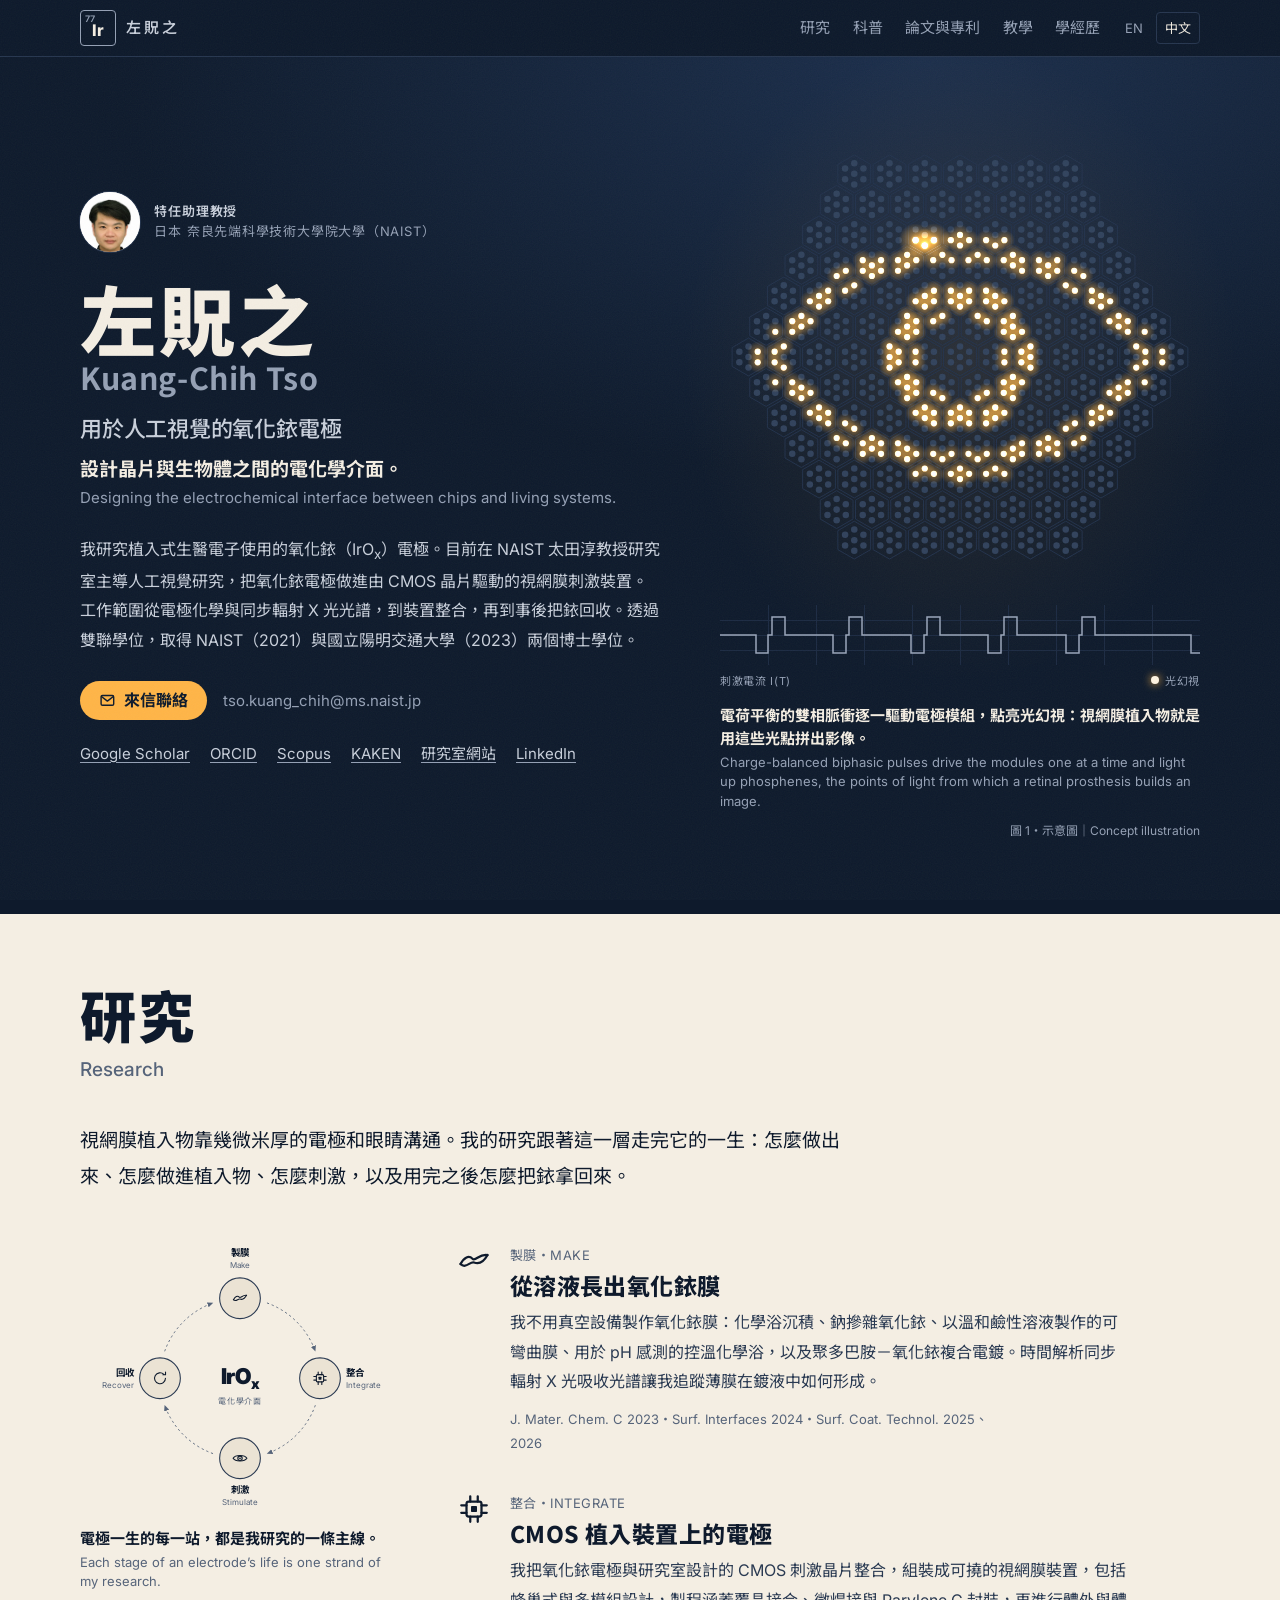
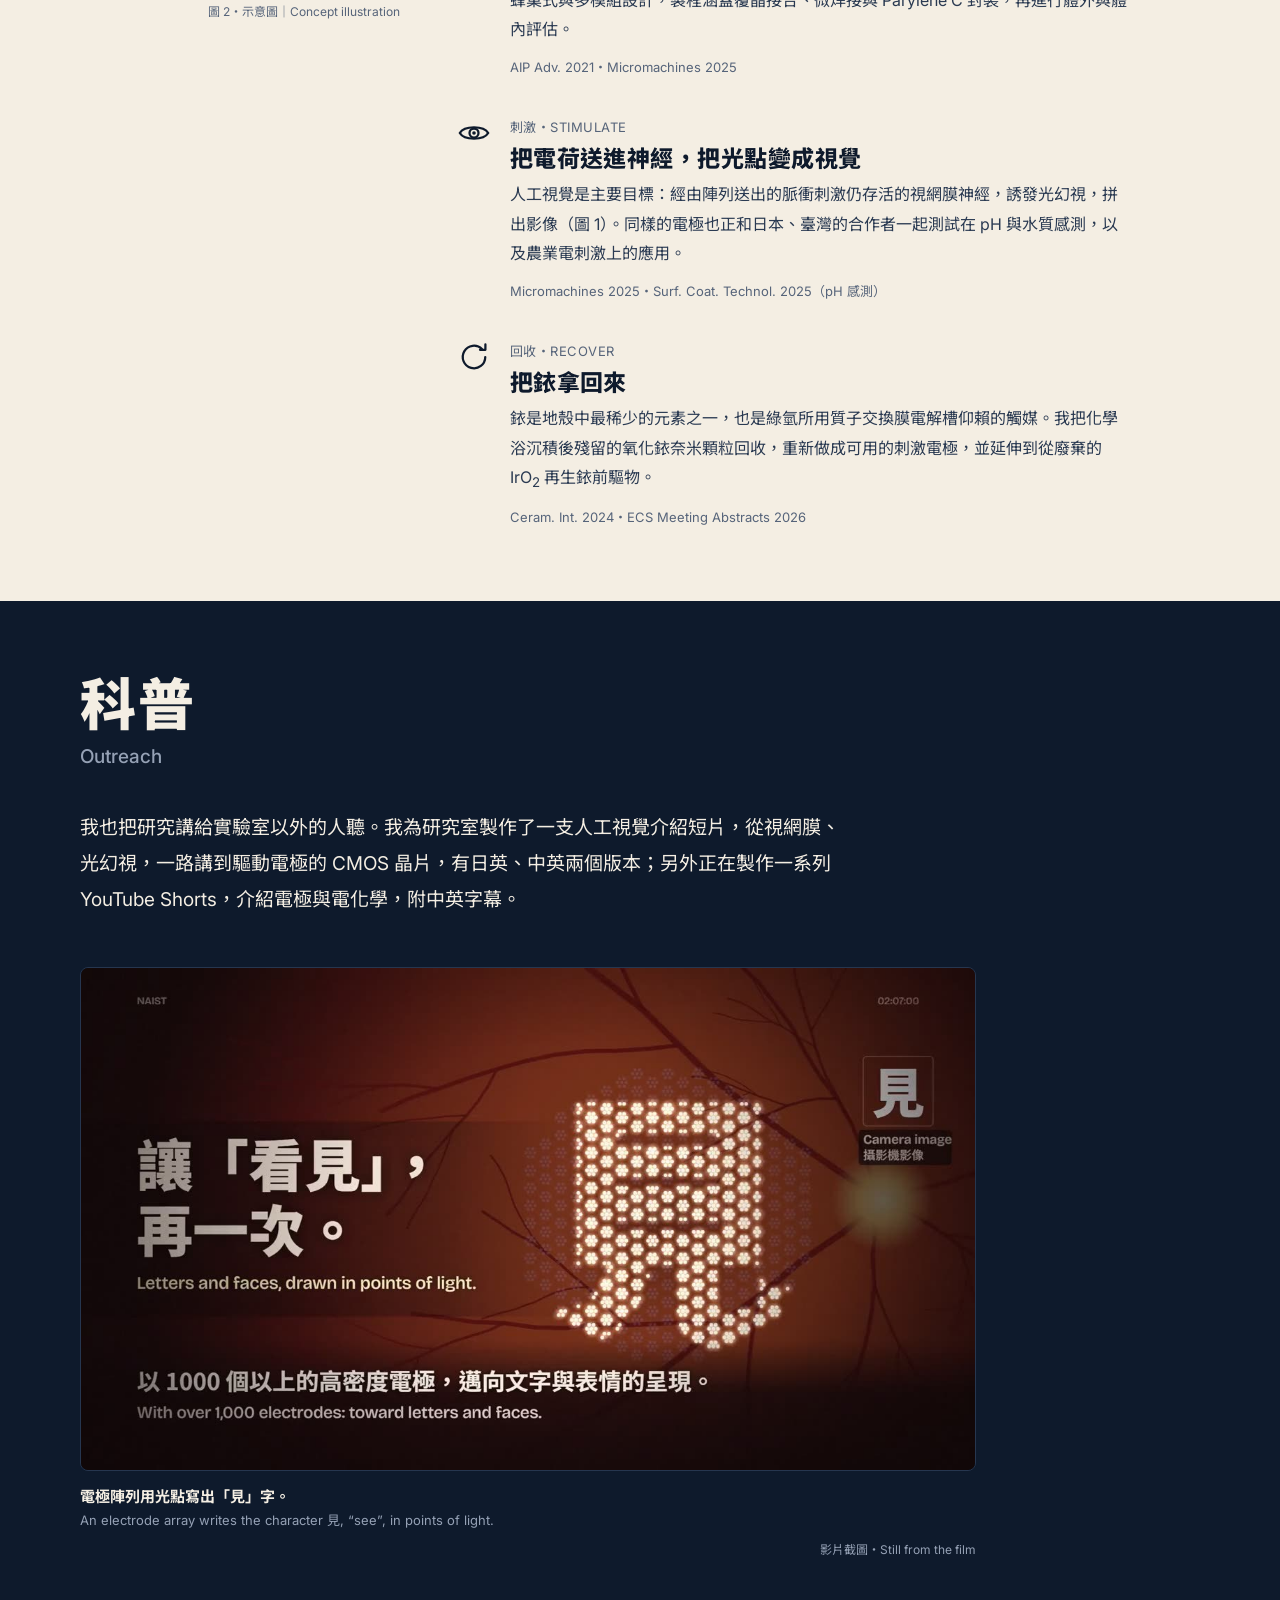
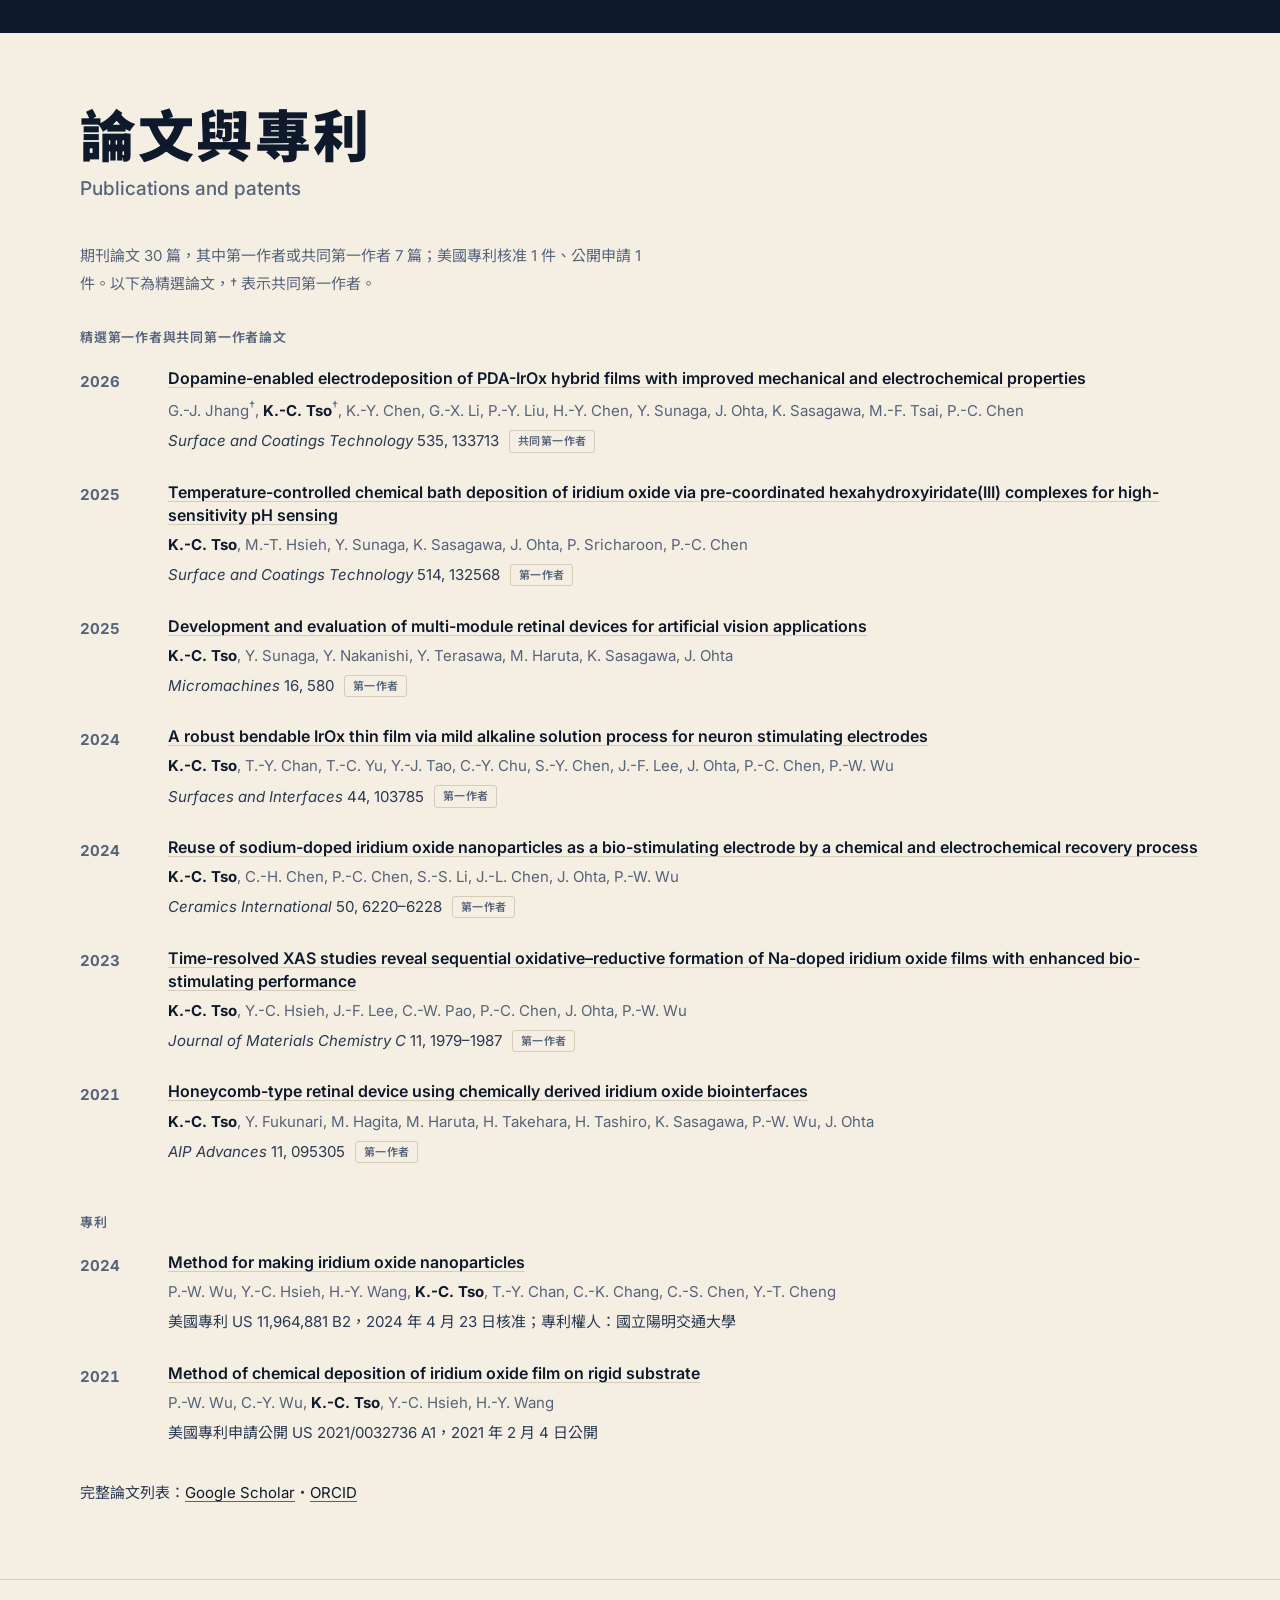
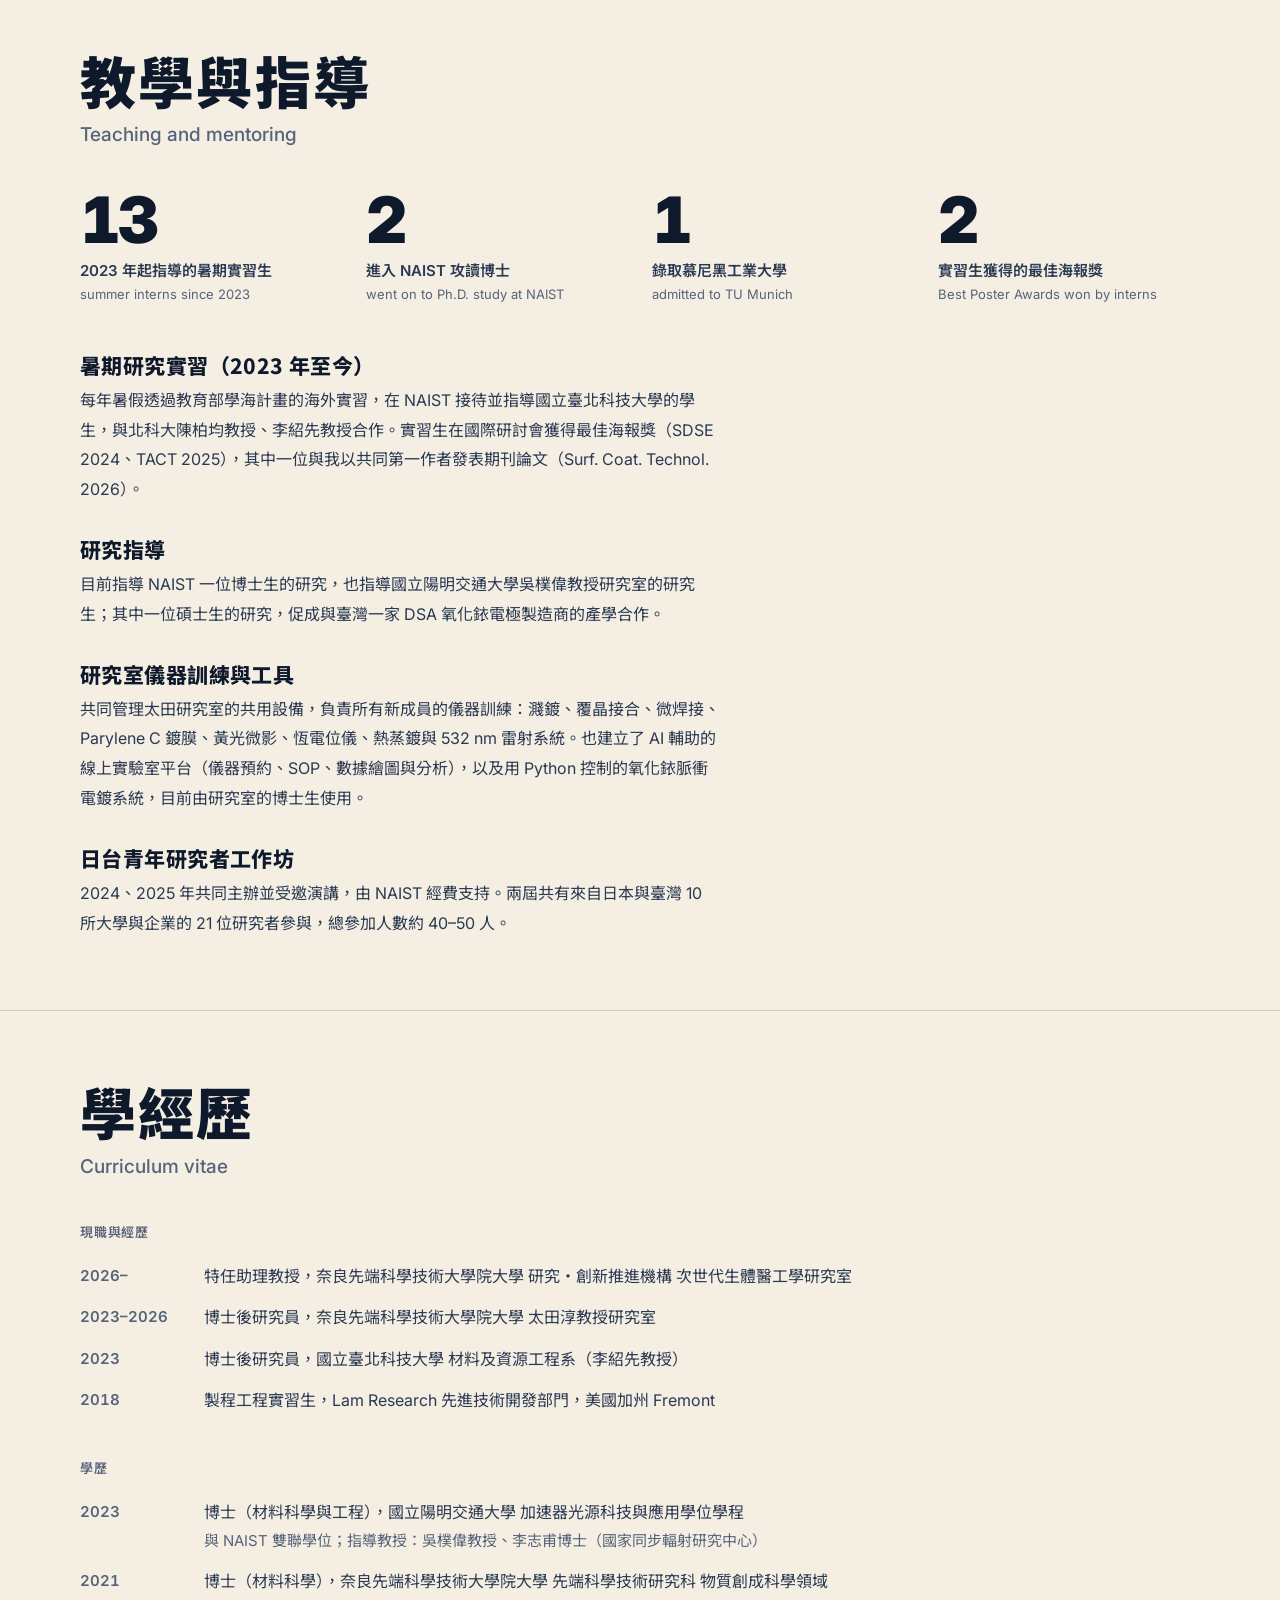
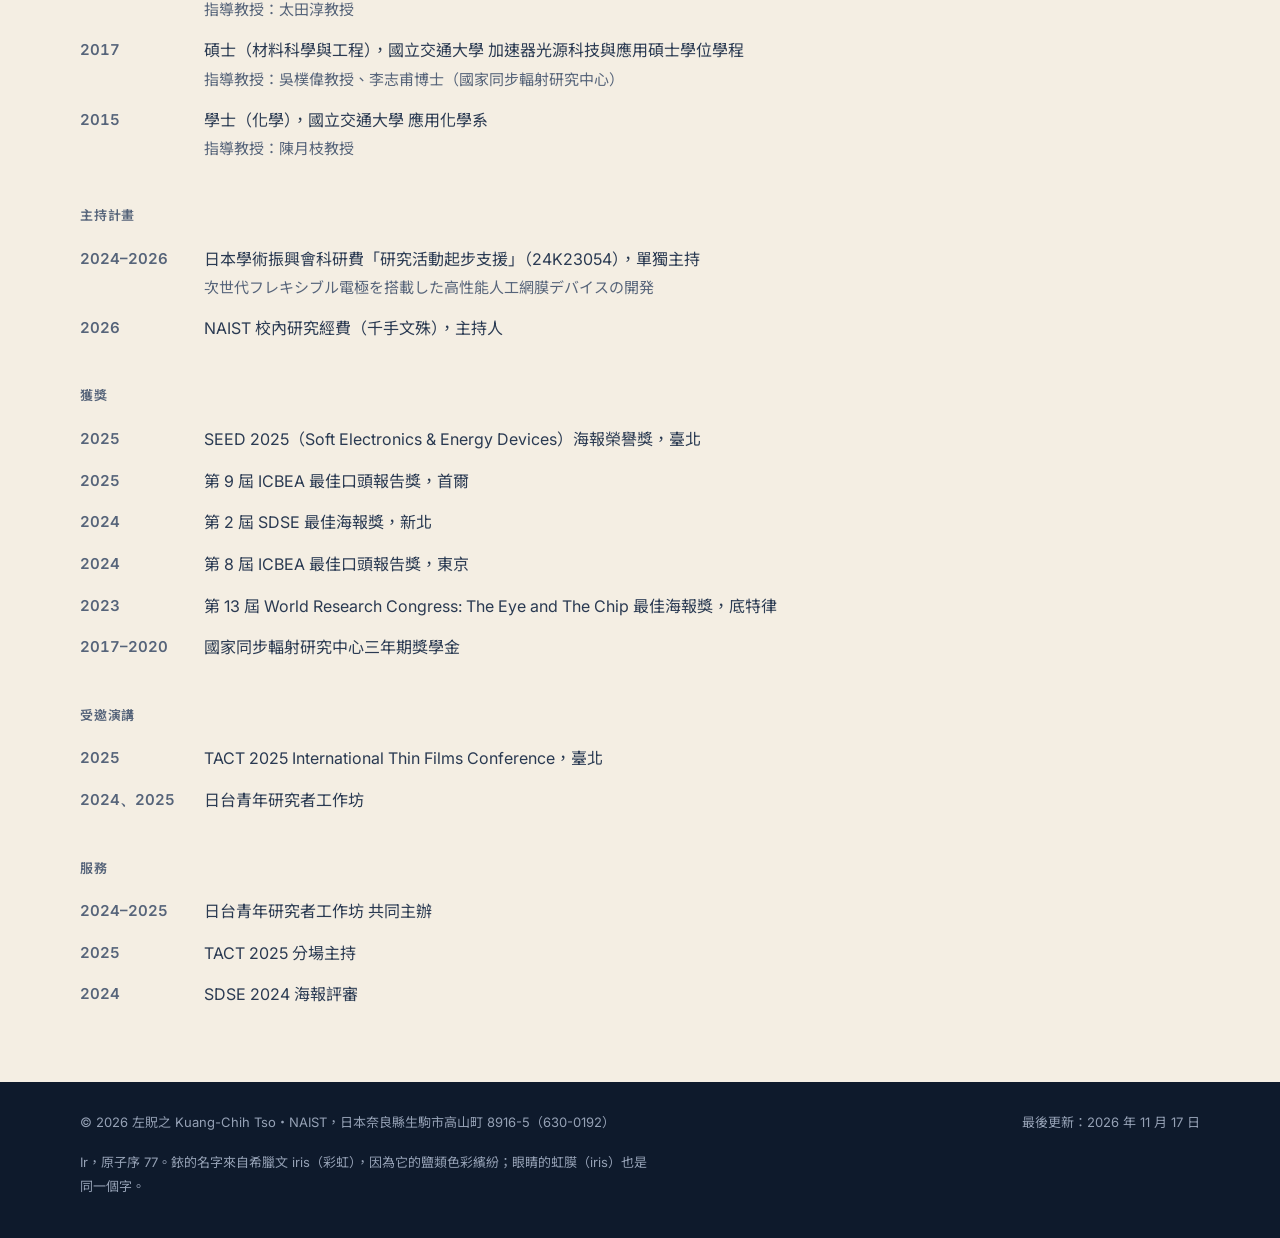
==== zh/index.html @ 61071699 "Personal academic website, first public version English page at /, Traditional Chinese page at /zh/." ====
<!doctype html>
<html lang="zh-Hant-TW">
<head>
<meta charset="utf-8">
<title>左貺之 Kuang-Chih Tso｜人工視覺與氧化銥電極・NAIST</title>
<meta name="viewport" content="width=device-width, initial-scale=1, viewport-fit=cover">
<meta name="description" content="左貺之（Kuang-Chih Tso），日本奈良先端科學技術大學院大學（NAIST）特任助理教授，研究植入式生醫電子與人工視覺使用的氧化銥電極。">
<meta name="theme-color" content="#0e1a2c">
<link rel="canonical" href="https://kuangchihtso.github.io/zh/">
<link rel="alternate" hreflang="en" href="https://kuangchihtso.github.io/">
<link rel="alternate" hreflang="zh-Hant" href="https://kuangchihtso.github.io/zh/">
<link rel="alternate" hreflang="x-default" href="https://kuangchihtso.github.io/">
<meta property="og:type" content="profile">
<meta property="og:title" content="左貺之 Kuang-Chih Tso">
<meta property="og:description" content="研究植入式生醫電子與人工視覺使用的氧化銥電極。日本 NAIST 特任助理教授。">
<meta property="og:url" content="https://kuangchihtso.github.io/zh/">
<meta property="og:image" content="https://kuangchihtso.github.io/assets/film-poster.jpg">
<meta property="og:locale" content="zh_TW">
<meta name="twitter:card" content="summary_large_image">
<link rel="icon" href="../assets/favicon.svg" type="image/svg+xml">
<link rel="preconnect" href="https://fonts.googleapis.com">
<link rel="preconnect" href="https://fonts.gstatic.com" crossorigin>
<link rel="stylesheet" href="https://fonts.googleapis.com/css2?family=Inter:opsz,wght@14..32,400..900&family=Noto+Sans+TC:wght@400;500;700;900&display=swap">
<link rel="stylesheet" href="../assets/site.css">
<script type="application/ld+json">
{
  "@context": "https://schema.org",
  "@type": "Person",
  "name": "左貺之",
  "alternateName": ["Kuang-Chih Tso", "K.-C. Tso"],
  "jobTitle": "特任助理教授",
  "email": "mailto:tso.kuang_chih@ms.naist.jp",
  "affiliation": {
    "@type": "CollegeOrUniversity",
    "name": "Nara Institute of Science and Technology",
    "alternateName": ["NAIST", "奈良先端科學技術大學院大學"],
    "url": "https://www.naist.jp/en/"
  },
  "alumniOf": [
    {"@type": "CollegeOrUniversity", "name": "國立陽明交通大學"},
    {"@type": "CollegeOrUniversity", "name": "奈良先端科學技術大學院大學"},
    {"@type": "CollegeOrUniversity", "name": "國立交通大學"}
  ],
  "knowsAbout": ["氧化銥電極", "植入式生醫電子", "視網膜植入物", "人工視覺", "化學浴沉積", "X 光吸收光譜", "CMOS 神經介面", "銥回收"],
  "url": "https://kuangchihtso.github.io/zh/",
  "image": "https://kuangchihtso.github.io/assets/photo.jpg",
  "sameAs": [
    "https://orcid.org/0000-0002-1939-6127",
    "https://scholar.google.com/citations?user=V21Ai28AAAAJ",
    "https://www.scopus.com/authid/detail.uri?authorId=57202149820",
    "https://nrid.nii.ac.jp/nrid/1000020997415/",
    "https://www.linkedin.com/in/kuang-chih-tso-76ba76182/"
  ]
}
</script>
</head>
<body>
<a class="skip" href="#main">跳到主要內容</a>

<header class="masthead">
  <div class="wrap">
    <a class="brand" href="#top" aria-label="左貺之，回到頁首">
      <span class="ir-tile" aria-hidden="true"><span class="z">77</span>Ir</span>
      <span class="brand-name">左貺之</span>
    </a>
    <nav class="sections" aria-label="頁面段落">
      <a href="#research">研究</a>
      <a href="#outreach">科普</a>
      <a href="#publications">論文與專利</a>
      <a href="#teaching">教學</a>
      <a href="#cv">學經歷</a>
    </nav>
    <div class="lang" aria-label="語言">
      <a href="../index.html" lang="en" hreflang="en">EN</a>
      <a href="index.html" aria-current="page">中文</a>
    </div>
  </div>
</header>

<main id="main">
  <section class="hero stage" id="top" aria-labelledby="name">
    <div class="wrap hero-grid">
      <div class="hero-text">
        <div class="id-row">
          <figure class="portrait"><img src="../assets/photo.jpg" width="266" height="354" alt="左貺之的照片"></figure>
          <p class="eyebrow"><b>特任助理教授</b>日本 奈良先端科學技術大學院大學（NAIST）</p>
        </div>
        <h1 id="name">左貺之<span class="alt-name" lang="en">Kuang-Chih Tso</span></h1>
        <p class="kicker">用於人工視覺的氧化銥電極</p>
        <p class="subs">
          <span class="sub-1">設計晶片與生物體之間的電化學介面。</span>
          <span class="sub-2" lang="en">Designing the electrochemical interface between chips and living systems.</span>
        </p>
        <p class="bio">我研究植入式生醫電子使用的氧化銥（IrO<sub>x</sub>）電極。目前在 NAIST 太田淳教授研究室主導人工視覺研究，把氧化銥電極做進由 CMOS 晶片驅動的視網膜刺激裝置。工作範圍從電極化學與同步輻射 X 光光譜，到裝置整合，再到事後把銥回收。透過雙聯學位，取得 NAIST（2021）與國立陽明交通大學（2023）兩個博士學位。</p>
        <p class="contact">
          <a class="cta" data-mail-user="tso.kuang_chih" data-mail-domain="ms.naist.jp" data-mail-keep href="#top"><svg viewBox="0 0 24 24" aria-hidden="true"><rect x="3" y="5" width="18" height="14" rx="2"/><path d="m3.5 6.5 8.5 6.5 8.5-6.5"/></svg>來信聯絡</a>
          <span class="addr" data-mail-user="tso.kuang_chih" data-mail-domain="ms.naist.jp">tso.kuang_chih [at] ms.naist.jp</span>
        </p>
        <ul class="links">
          <li><a href="https://scholar.google.com/citations?user=V21Ai28AAAAJ" rel="me">Google Scholar</a></li>
          <li><a href="https://orcid.org/0000-0002-1939-6127" rel="me">ORCID</a></li>
          <li><a href="https://www.scopus.com/authid/detail.uri?authorId=57202149820" rel="me">Scopus</a></li>
          <li><a href="https://nrid.nii.ac.jp/nrid/1000020997415/" rel="me">KAKEN</a></li>
          <li><a href="https://mswebs.naist.jp/LABs/pdslab/index-e.html">研究室網站</a></li>
          <li><a href="https://www.linkedin.com/in/kuang-chih-tso-76ba76182/" rel="me">LinkedIn</a></li>
        </ul>
      </div>

      <figure class="fig1" data-fig1>
        <canvas class="fig-array" role="img" aria-label="示意圖：由六角形電極模組組成的陣列，每個模組 7 個電極；排成眼睛輪廓與虹膜的電極亮起光幻視。"></canvas>
        <canvas class="fig-trace" role="img" aria-label="電荷平衡的雙相電流脈衝波形，每驅動一個模組出現一個脈衝。"></canvas>
        <div class="fig-legend" aria-hidden="true"><span>刺激電流 I(t)</span><span><span class="dot"></span>光幻視</span></div>
        <figcaption>
          <span class="cap-1">電荷平衡的雙相脈衝逐一驅動電極模組，點亮光幻視：視網膜植入物就是用這些光點拼出影像。</span>
          <span class="cap-2" lang="en">Charge-balanced biphasic pulses drive the modules one at a time and light up phosphenes, the points of light from which a retinal prosthesis builds an image.</span>
          <span class="cap-tag">圖 1・示意圖｜<span lang="en">Concept illustration</span></span>
        </figcaption>
      </figure>
    </div>
  </section>

  <section class="section paper" id="research" aria-labelledby="research-title">
    <div class="wrap">
      <div class="sec-head">
        <h2 id="research-title">研究</h2>
        <p class="sec-alt" lang="en">Research</p>
      </div>
      <p class="lead">視網膜植入物靠幾微米厚的電極和眼睛溝通。我的研究跟著這一層走完它的一生：怎麼做出來、怎麼做進植入物、怎麼刺激，以及用完之後怎麼把銥拿回來。</p>

      <div class="cycle">
        <figure class="fig2">
          <svg viewBox="-60 -26 440 372" role="img" aria-labelledby="fig2-title">
            <title id="fig2-title">氧化銥電極的生命週期：製膜、整合、刺激、回收，再回到製膜。</title>
            <defs>
              <marker id="fig2-arrow" viewBox="0 0 10 10" refX="8" refY="5" markerWidth="9" markerHeight="9" markerUnits="userSpaceOnUse" orient="auto">
                <path class="arrowhead" d="M0 1 L9 5 L0 9 z"/>
              </marker>
            </defs>
            <g class="ring">
              <path d="M197.6 56.6 A110 110 0 0 1 263.4 122.4" marker-end="url(#fig2-arrow)"/>
              <path d="M263.4 197.6 A110 110 0 0 1 197.6 263.4" marker-end="url(#fig2-arrow)"/>
              <path d="M122.4 263.4 A110 110 0 0 1 56.6 197.6" marker-end="url(#fig2-arrow)"/>
              <path d="M56.6 122.4 A110 110 0 0 1 122.4 56.6" marker-end="url(#fig2-arrow)"/>
            </g>
            <g transform="translate(160 50)">
              <circle class="node" r="28"/>
              <g class="glyph" transform="translate(-12 -12)"><path d="M3 14c2.5-4.5 5.5-6 8-3.5 2 2 4.5-3.5 10-2.5"/><path d="M21 8c-3 5.5-6.5 6-9 5-2.5-1-5.5 4.5-9 1"/></g>
            </g>
            <g transform="translate(270 160)">
              <circle class="node" r="28"/>
              <g class="glyph" transform="translate(-12 -12)"><rect x="7" y="7" width="10" height="10" rx="1.5"/><rect class="solid" x="10" y="10" width="4" height="4" rx="0.5"/><path d="M9.5 3.5v3.5M14.5 3.5v3.5M9.5 17v3.5M14.5 17v3.5M3.5 9.5h3.5M3.5 14.5h3.5M17 9.5h3.5M17 14.5h3.5"/></g>
            </g>
            <g transform="translate(160 270)">
              <circle class="node" r="28"/>
              <g class="glyph" transform="translate(-12 -12)"><path d="M2.5 12c3-5 16-5 19 0-3 5-16 5-19 0z"/><circle cx="12" cy="12" r="3"/><circle class="solid" cx="12" cy="12" r="1.2"/></g>
            </g>
            <g transform="translate(50 160)">
              <circle class="node" r="28"/>
              <g class="glyph" transform="translate(-12 -12)"><path d="M19.5 12a7.5 7.5 0 1 1-2.2-5.3"/><path d="M19.6 3.6v3.6h-3.6"/></g>
            </g>
            <text class="lbl" x="160" y="-8" text-anchor="middle">製膜</text>
            <text class="lbl2" x="160" y="8" text-anchor="middle">Make</text>
            <text class="lbl" x="306" y="157" text-anchor="start">整合</text>
            <text class="lbl2" x="306" y="173" text-anchor="start">Integrate</text>
            <text class="lbl" x="160" y="318" text-anchor="middle">刺激</text>
            <text class="lbl2" x="160" y="334" text-anchor="middle">Stimulate</text>
            <text class="lbl" x="14" y="157" text-anchor="end">回收</text>
            <text class="lbl2" x="14" y="173" text-anchor="end">Recover</text>
            <text class="center" x="160" y="168" text-anchor="middle">IrO<tspan dy="7" font-size="20">x</tspan></text>
            <text class="center-sub" x="160" y="195" text-anchor="middle">電化學介面</text>
          </svg>
          <figcaption>
            <span class="cap-1">電極一生的每一站，都是我研究的一條主線。</span>
            <span class="cap-2" lang="en">Each stage of an electrode’s life is one strand of my research.</span>
            <span class="cap-tag">圖 2・示意圖｜<span lang="en">Concept illustration</span></span>
          </figcaption>
        </figure>

        <div class="strands">
          <article class="strand">
            <span class="icon" aria-hidden="true"><svg viewBox="0 0 24 24"><path d="M3 14c2.5-4.5 5.5-6 8-3.5 2 2 4.5-3.5 10-2.5"/><path d="M21 8c-3 5.5-6.5 6-9 5-2.5-1-5.5 4.5-9 1"/></svg></span>
            <div>
              <p class="tag">製膜・<span lang="en">Make</span></p>
              <h3>從溶液長出氧化銥膜</h3>
              <p>我不用真空設備製作氧化銥膜：化學浴沉積、鈉摻雜氧化銥、以溫和鹼性溶液製作的可彎曲膜、用於 pH 感測的控溫化學浴，以及聚多巴胺－氧化銥複合電鍍。時間解析同步輻射 X 光吸收光譜讓我追蹤薄膜在鍍液中如何形成。</p>
              <p class="refs">J. Mater. Chem. C 2023・Surf. Interfaces 2024・Surf. Coat. Technol. 2025、2026</p>
            </div>
          </article>
          <article class="strand">
            <span class="icon" aria-hidden="true"><svg viewBox="0 0 24 24"><rect x="7" y="7" width="10" height="10" rx="1.5"/><rect class="solid" x="10" y="10" width="4" height="4" rx="0.5"/><path d="M9.5 3.5v3.5M14.5 3.5v3.5M9.5 17v3.5M14.5 17v3.5M3.5 9.5h3.5M3.5 14.5h3.5M17 9.5h3.5M17 14.5h3.5"/></svg></span>
            <div>
              <p class="tag">整合・<span lang="en">Integrate</span></p>
              <h3>CMOS 植入裝置上的電極</h3>
              <p>我把氧化銥電極與研究室設計的 CMOS 刺激晶片整合，組裝成可撓的視網膜裝置，包括蜂巢式與多模組設計，製程涵蓋覆晶接合、微焊接與 Parylene C 封裝，再進行體外與體內評估。</p>
              <p class="refs">AIP Adv. 2021・Micromachines 2025</p>
            </div>
          </article>
          <article class="strand">
            <span class="icon" aria-hidden="true"><svg viewBox="0 0 24 24"><path d="M2.5 12c3-5 16-5 19 0-3 5-16 5-19 0z"/><circle cx="12" cy="12" r="3"/><circle class="solid" cx="12" cy="12" r="1.2"/></svg></span>
            <div>
              <p class="tag">刺激・<span lang="en">Stimulate</span></p>
              <h3>把電荷送進神經，把光點變成視覺</h3>
              <p>人工視覺是主要目標：經由陣列送出的脈衝刺激仍存活的視網膜神經，誘發光幻視，拼出影像（圖 1）。同樣的電極也正和日本、臺灣的合作者一起測試在 pH 與水質感測，以及農業電刺激上的應用。</p>
              <p class="refs">Micromachines 2025・Surf. Coat. Technol. 2025（pH 感測）</p>
            </div>
          </article>
          <article class="strand">
            <span class="icon" aria-hidden="true"><svg viewBox="0 0 24 24"><path d="M19.5 12a7.5 7.5 0 1 1-2.2-5.3"/><path d="M19.6 3.6v3.6h-3.6"/></svg></span>
            <div>
              <p class="tag">回收・<span lang="en">Recover</span></p>
              <h3>把銥拿回來</h3>
              <p>銥是地殼中最稀少的元素之一，也是綠氫所用質子交換膜電解槽仰賴的觸媒。我把化學浴沉積後殘留的氧化銥奈米顆粒回收，重新做成可用的刺激電極，並延伸到從廢棄的 IrO<sub>2</sub> 再生銥前驅物。</p>
              <p class="refs">Ceram. Int. 2024・ECS Meeting Abstracts 2026</p>
            </div>
          </article>
        </div>
      </div>
    </div>
  </section>

  <section class="section stage" id="outreach" aria-labelledby="outreach-title">
    <div class="wrap">
      <div class="sec-head">
        <h2 id="outreach-title">科普</h2>
        <p class="sec-alt" lang="en">Outreach</p>
      </div>
      <p class="lead">我也把研究講給實驗室以外的人聽。我為研究室製作了一支人工視覺介紹短片，從視網膜、光幻視，一路講到驅動電極的 CMOS 晶片，有日英、中英兩個版本；另外正在製作一系列 YouTube Shorts，介紹電極與電化學，附中英字幕。</p>
      <figure class="film">
        <div class="poster">
          <img src="../assets/film-poster.jpg" width="1280" height="720" alt="影片截圖：電極陣列以光點拼出「見」字，旁邊是標題「讓『看見』，再一次。」與英文字幕「Letters and faces, drawn in points of light.」" loading="lazy">
        </div>
        <figcaption>
          <span class="cap-1">電極陣列用光點寫出「見」字。</span>
          <span class="cap-2" lang="en">An electrode array writes the character 見, “see”, in points of light.</span>
          <span class="cap-tag">影片截圖・<span lang="en">Still from the film</span></span>
        </figcaption>
      </figure>
    </div>
  </section>

  <section class="section paper" id="publications" aria-labelledby="pubs-title">
    <div class="wrap">
      <div class="sec-head">
        <h2 id="pubs-title">論文與專利</h2>
        <p class="sec-alt" lang="en">Publications and patents</p>
      </div>
      <p class="note">期刊論文 30 篇，其中第一作者或共同第一作者 7 篇；美國專利核准 1 件、公開申請 1 件。以下為精選論文，† 表示共同第一作者。</p>
      <h3 class="sub">精選第一作者與共同第一作者論文</h3>
      <ol class="entries">
        <li class="entry">
          <span class="when">2026</span>
          <div>
            <p class="title" lang="en"><a href="https://doi.org/10.1016/j.surfcoat.2026.133713">Dopamine-enabled electrodeposition of PDA-IrOx hybrid films with improved mechanical and electrochemical properties</a></p>
            <p class="authors" lang="en">G.-J. Jhang<sup>†</sup>, <b>K.-C. Tso</b><sup>†</sup>, K.-Y. Chen, G.-X. Li, P.-Y. Liu, H.-Y. Chen, Y. Sunaga, J. Ohta, K. Sasagawa, M.-F. Tsai, P.-C. Chen</p>
            <p class="venue"><i lang="en">Surface and Coatings Technology</i> 535, 133713 <span class="role">共同第一作者</span></p>
          </div>
        </li>
        <li class="entry">
          <span class="when">2025</span>
          <div>
            <p class="title" lang="en"><a href="https://doi.org/10.1016/j.surfcoat.2025.132568">Temperature-controlled chemical bath deposition of iridium oxide via pre-coordinated hexahydroxyiridate(III) complexes for high-sensitivity pH sensing</a></p>
            <p class="authors" lang="en"><b>K.-C. Tso</b>, M.-T. Hsieh, Y. Sunaga, K. Sasagawa, J. Ohta, P. Sricharoon, P.-C. Chen</p>
            <p class="venue"><i lang="en">Surface and Coatings Technology</i> 514, 132568 <span class="role">第一作者</span></p>
          </div>
        </li>
        <li class="entry">
          <span class="when">2025</span>
          <div>
            <p class="title" lang="en"><a href="https://doi.org/10.3390/mi16050580">Development and evaluation of multi-module retinal devices for artificial vision applications</a></p>
            <p class="authors" lang="en"><b>K.-C. Tso</b>, Y. Sunaga, Y. Nakanishi, Y. Terasawa, M. Haruta, K. Sasagawa, J. Ohta</p>
            <p class="venue"><i lang="en">Micromachines</i> 16, 580 <span class="role">第一作者</span></p>
          </div>
        </li>
        <li class="entry">
          <span class="when">2024</span>
          <div>
            <p class="title" lang="en"><a href="https://doi.org/10.1016/j.surfin.2023.103785">A robust bendable IrOx thin film via mild alkaline solution process for neuron stimulating electrodes</a></p>
            <p class="authors" lang="en"><b>K.-C. Tso</b>, T.-Y. Chan, T.-C. Yu, Y.-J. Tao, C.-Y. Chu, S.-Y. Chen, J.-F. Lee, J. Ohta, P.-C. Chen, P.-W. Wu</p>
            <p class="venue"><i lang="en">Surfaces and Interfaces</i> 44, 103785 <span class="role">第一作者</span></p>
          </div>
        </li>
        <li class="entry">
          <span class="when">2024</span>
          <div>
            <p class="title" lang="en"><a href="https://doi.org/10.1016/j.ceramint.2023.11.344">Reuse of sodium-doped iridium oxide nanoparticles as a bio-stimulating electrode by a chemical and electrochemical recovery process</a></p>
            <p class="authors" lang="en"><b>K.-C. Tso</b>, C.-H. Chen, P.-C. Chen, S.-S. Li, J.-L. Chen, J. Ohta, P.-W. Wu</p>
            <p class="venue"><i lang="en">Ceramics International</i> 50, 6220–6228 <span class="role">第一作者</span></p>
          </div>
        </li>
        <li class="entry">
          <span class="when">2023</span>
          <div>
            <p class="title" lang="en"><a href="https://doi.org/10.1039/D2TC02996K">Time-resolved XAS studies reveal sequential oxidative–reductive formation of Na-doped iridium oxide films with enhanced bio-stimulating performance</a></p>
            <p class="authors" lang="en"><b>K.-C. Tso</b>, Y.-C. Hsieh, J.-F. Lee, C.-W. Pao, P.-C. Chen, J. Ohta, P.-W. Wu</p>
            <p class="venue"><i lang="en">Journal of Materials Chemistry C</i> 11, 1979–1987 <span class="role">第一作者</span></p>
          </div>
        </li>
        <li class="entry">
          <span class="when">2021</span>
          <div>
            <p class="title" lang="en"><a href="https://doi.org/10.1063/5.0058457">Honeycomb-type retinal device using chemically derived iridium oxide biointerfaces</a></p>
            <p class="authors" lang="en"><b>K.-C. Tso</b>, Y. Fukunari, M. Hagita, M. Haruta, H. Takehara, H. Tashiro, K. Sasagawa, P.-W. Wu, J. Ohta</p>
            <p class="venue"><i lang="en">AIP Advances</i> 11, 095305 <span class="role">第一作者</span></p>
          </div>
        </li>
      </ol>

      <h3 class="sub">專利</h3>
      <ol class="entries">
        <li class="entry">
          <span class="when">2024</span>
          <div>
            <p class="title" lang="en"><a href="https://patents.justia.com/patent/11964881">Method for making iridium oxide nanoparticles</a></p>
            <p class="authors" lang="en">P.-W. Wu, Y.-C. Hsieh, H.-Y. Wang, <b>K.-C. Tso</b>, T.-Y. Chan, C.-K. Chang, C.-S. Chen, Y.-T. Cheng</p>
            <p class="venue">美國專利 US 11,964,881 B2，2024 年 4 月 23 日核准；專利權人：國立陽明交通大學</p>
          </div>
        </li>
        <li class="entry">
          <span class="when">2021</span>
          <div>
            <p class="title" lang="en"><a href="https://patents.justia.com/patent/20210032736">Method of chemical deposition of iridium oxide film on rigid substrate</a></p>
            <p class="authors" lang="en">P.-W. Wu, C.-Y. Wu, <b>K.-C. Tso</b>, Y.-C. Hsieh, H.-Y. Wang</p>
            <p class="venue">美國專利申請公開 US 2021/0032736 A1，2021 年 2 月 4 日公開</p>
          </div>
        </li>
      </ol>

      <p class="more">完整論文列表：<a href="https://scholar.google.com/citations?user=V21Ai28AAAAJ">Google Scholar</a>・<a href="https://orcid.org/0000-0002-1939-6127">ORCID</a></p>
    </div>
  </section>

  <section class="section paper" id="teaching" aria-labelledby="teaching-title">
    <div class="wrap">
      <div class="sec-head">
        <h2 id="teaching-title">教學與指導</h2>
        <p class="sec-alt" lang="en">Teaching and mentoring</p>
      </div>
      <ul class="stats">
        <li><span class="num">13</span><span class="lbl">2023 年起指導的暑期實習生</span><span class="line" lang="en">summer interns since 2023</span></li>
        <li><span class="num">2</span><span class="lbl">進入 NAIST 攻讀博士</span><span class="line" lang="en">went on to Ph.D. study at NAIST</span></li>
        <li><span class="num">1</span><span class="lbl">錄取慕尼黑工業大學</span><span class="line" lang="en">admitted to TU Munich</span></li>
        <li><span class="num">2</span><span class="lbl">實習生獲得的最佳海報獎</span><span class="line" lang="en">Best Poster Awards won by interns</span></li>
      </ul>
      <div class="items">
        <div class="item">
          <h3>暑期研究實習（2023 年至今）</h3>
          <p>每年暑假透過教育部學海計畫的海外實習，在 NAIST 接待並指導國立臺北科技大學的學生，與北科大陳柏均教授、李紹先教授合作。實習生在國際研討會獲得最佳海報獎（SDSE 2024、TACT 2025），其中一位與我以共同第一作者發表期刊論文（Surf. Coat. Technol. 2026）。</p>
        </div>
        <div class="item">
          <h3>研究指導</h3>
          <p>目前指導 NAIST 一位博士生的研究，也指導國立陽明交通大學吳樸偉教授研究室的研究生；其中一位碩士生的研究，促成與臺灣一家 DSA 氧化銥電極製造商的產學合作。</p>
        </div>
        <div class="item">
          <h3>研究室儀器訓練與工具</h3>
          <p>共同管理太田研究室的共用設備，負責所有新成員的儀器訓練：濺鍍、覆晶接合、微焊接、Parylene C 鍍膜、黃光微影、恆電位儀、熱蒸鍍與 532 nm 雷射系統。也建立了 AI 輔助的線上實驗室平台（儀器預約、SOP、數據繪圖與分析），以及用 Python 控制的氧化銥脈衝電鍍系統，目前由研究室的博士生使用。</p>
        </div>
        <div class="item">
          <h3>日台青年研究者工作坊</h3>
          <p>2024、2025 年共同主辦並受邀演講，由 NAIST 經費支持。兩屆共有來自日本與臺灣 10 所大學與企業的 21 位研究者參與，總參加人數約 40–50 人。</p>
        </div>
      </div>
    </div>
  </section>

  <section class="section paper" id="cv" aria-labelledby="cv-title">
    <div class="wrap">
      <div class="sec-head">
        <h2 id="cv-title">學經歷</h2>
        <p class="sec-alt" lang="en">Curriculum vitae</p>
      </div>
      <div class="cv-group">
        <h3 class="sub">現職與經歷</h3>
        <dl class="rows">
          <div class="row"><dt>2026–</dt><dd>特任助理教授，奈良先端科學技術大學院大學 研究・創新推進機構 次世代生體醫工學研究室</dd></div>
          <div class="row"><dt>2023–2026</dt><dd>博士後研究員，奈良先端科學技術大學院大學 太田淳教授研究室</dd></div>
          <div class="row"><dt>2023</dt><dd>博士後研究員，國立臺北科技大學 材料及資源工程系（李紹先教授）</dd></div>
          <div class="row"><dt>2018</dt><dd>製程工程實習生，Lam Research 先進技術開發部門，美國加州 Fremont</dd></div>
        </dl>
      </div>
      <div class="cv-group">
        <h3 class="sub">學歷</h3>
        <dl class="rows">
          <div class="row"><dt>2023</dt><dd>博士（材料科學與工程），國立陽明交通大學 加速器光源科技與應用學位學程<small>與 NAIST 雙聯學位；指導教授：吳樸偉教授、李志甫博士（國家同步輻射研究中心）</small></dd></div>
          <div class="row"><dt>2021</dt><dd>博士（材料科學），奈良先端科學技術大學院大學 先端科學技術研究科 物質創成科學領域<small>指導教授：太田淳教授</small></dd></div>
          <div class="row"><dt>2017</dt><dd>碩士（材料科學與工程），國立交通大學 加速器光源科技與應用碩士學位學程<small>指導教授：吳樸偉教授、李志甫博士（國家同步輻射研究中心）</small></dd></div>
          <div class="row"><dt>2015</dt><dd>學士（化學），國立交通大學 應用化學系<small>指導教授：陳月枝教授</small></dd></div>
        </dl>
      </div>
      <div class="cv-group">
        <h3 class="sub">主持計畫</h3>
        <dl class="rows">
          <div class="row"><dt>2024–2026</dt><dd>日本學術振興會科研費「研究活動起步支援」（24K23054），單獨主持<small lang="ja">次世代フレキシブル電極を搭載した高性能人工網膜デバイスの開発</small></dd></div>
          <div class="row"><dt>2026</dt><dd>NAIST 校內研究經費（千手文殊），主持人</dd></div>
        </dl>
      </div>
      <div class="cv-group">
        <h3 class="sub">獲獎</h3>
        <dl class="rows">
          <div class="row"><dt>2025</dt><dd>SEED 2025（Soft Electronics &amp; Energy Devices）海報榮譽獎，臺北</dd></div>
          <div class="row"><dt>2025</dt><dd>第 9 屆 ICBEA 最佳口頭報告獎，首爾</dd></div>
          <div class="row"><dt>2024</dt><dd>第 2 屆 SDSE 最佳海報獎，新北</dd></div>
          <div class="row"><dt>2024</dt><dd>第 8 屆 ICBEA 最佳口頭報告獎，東京</dd></div>
          <div class="row"><dt>2023</dt><dd>第 13 屆 World Research Congress: The Eye and The Chip 最佳海報獎，底特律</dd></div>
          <div class="row"><dt>2017–2020</dt><dd>國家同步輻射研究中心三年期獎學金</dd></div>
        </dl>
      </div>
      <div class="cv-group">
        <h3 class="sub">受邀演講</h3>
        <dl class="rows">
          <div class="row"><dt>2025</dt><dd>TACT 2025 International Thin Films Conference，臺北</dd></div>
          <div class="row"><dt>2024、2025</dt><dd>日台青年研究者工作坊</dd></div>
        </dl>
      </div>
      <div class="cv-group">
        <h3 class="sub">服務</h3>
        <dl class="rows">
          <div class="row"><dt>2024–2025</dt><dd>日台青年研究者工作坊 共同主辦</dd></div>
          <div class="row"><dt>2025</dt><dd>TACT 2025 分場主持</dd></div>
          <div class="row"><dt>2024</dt><dd>SDSE 2024 海報評審</dd></div>
        </dl>
      </div>
    </div>
  </section>
</main>

<footer class="site-foot stage">
  <div class="wrap">
    <span>© 2026 左貺之 Kuang-Chih Tso・NAIST，日本奈良縣生駒市高山町 8916-5（630-0192）</span>
    <span>最後更新：2026 年 11 月 17 日</span>
    <p class="colophon">Ir，原子序 77。銥的名字來自希臘文 iris（彩虹），因為它的鹽類色彩繽紛；眼睛的虹膜（iris）也是同一個字。</p>
  </div>
</footer>
<script src="../assets/site.js"></script>
</body>
</html>
---- assets/site.css ----
/* Two base colours and one accent.
   - Navy  (#0e1a2c): iridium oxide in its coloured, oxidised state (blue-black). The "stage":
     masthead, hero, outreach, footer.
   - Cream (#f4eee3): its bleached state, and paper. The reading sections.
   - Amber (#ffb547): a phosphene, the light a patient sees. Used only for light in Fig. 1, the
     Email button and keyboard focus. Every other element stays in the two base colours.
   Heavy grotesque display type and bilingual "subtitle" captions come from the NAIST
   artificial-vision film. */
:root {
  --navy: #0e1a2c;
  --navy-2: #15243a;
  --navy-glow: #1b2e4b;
  --cream: #f4eee3;
  --cream-2: #ebe3d4;
  --amber: #ffb547;
  --amber-hi: #ffcd80;

  /* Fig. 1 canvas palette (read by site.js) */
  --fig-dot: #33445f;
  --fig-line: #24354f;
  --fig-glow: #ffb547;
  --fig-core: #fff4e2;
  --fig-trace: #9aa6ba;
  --fig-grid: #1c2b43;

  --font-display: "Inter", system-ui, -apple-system, "Segoe UI", Roboto, "Noto Sans TC", "Noto Sans CJK TC", "PingFang TC", "Microsoft JhengHei", sans-serif;
  --font-body: "Inter", system-ui, -apple-system, "Segoe UI", Roboto, "Noto Sans TC", "Noto Sans CJK TC", "PingFang TC", "Microsoft JhengHei", sans-serif;
  --font-num: "Inter", system-ui, -apple-system, "Segoe UI", Roboto, sans-serif;

  --fs-xs: 0.8125rem;
  --fs-sm: 0.9375rem;
  --fs-md: 1rem;
  --fs-lg: 1.1875rem;
  --fs-xl: 1.375rem;
  --fs-h2: clamp(2.25rem, 1.6rem + 2.6vw, 3.5rem);
  --fs-h1: clamp(2.5rem, 1.75rem + 3.8vw, 4.75rem);
}

/* Scopes: every component below reads these tokens, so a section changes colour by class. */
:root, .stage {
  --bg: var(--navy);
  --bg-2: var(--navy-2);
  --ink: #f4eee3;
  --ink-2: #c9d0db;
  --ink-3: #95a1b5;
  --rule: #26364f;
  --focus: var(--amber);
  color-scheme: dark;
}
.paper {
  --bg: var(--cream);
  --bg-2: var(--cream-2);
  --ink: #0e1a2c;
  --ink-2: #2a3a52;
  --ink-3: #56647a;
  --rule: #d5cbb9;
  --focus: var(--navy);
  color-scheme: light;
}
.stage, .paper { background: var(--bg); color: var(--ink-2); }

/* Chinese page: Traditional Chinese faces first for headings and running text. */
html[lang^="zh"] {
  --font-display: "Noto Sans TC", "Noto Sans CJK TC", "PingFang TC", "Microsoft JhengHei", "Inter", sans-serif;
  --font-body: "Inter", "Noto Sans TC", "Noto Sans CJK TC", "PingFang TC", "Microsoft JhengHei", system-ui, sans-serif;
}

/* ---------- base ---------- */
*, *::before, *::after { box-sizing: border-box; }
html { -webkit-text-size-adjust: 100%; text-size-adjust: 100%; scroll-padding-top: 5rem; background: var(--navy); }
@media (prefers-reduced-motion: no-preference) { html { scroll-behavior: smooth; } }
:root { padding-top: env(safe-area-inset-top, 0px); padding-bottom: env(safe-area-inset-bottom, 0px); }

body {
  margin: 0;
  background: var(--navy);
  color: var(--ink-2);
  font-family: var(--font-body);
  font-size: var(--fs-md);
  line-height: 1.65;
  -webkit-font-smoothing: antialiased;
}
html[lang^="zh"] body { line-height: 1.85; }

/* safe-area band above the sticky masthead */
body::before {
  content: "";
  position: fixed;
  inset: 0 0 auto;
  height: env(safe-area-inset-top, 0px);
  z-index: 10;
  background: var(--navy);
}
/* film grain; on the cream sections it reads as paper texture */
body::after {
  content: "";
  position: fixed;
  inset: 0;
  z-index: 30;
  pointer-events: none;
  opacity: 0.045;
  background-image: url("data:image/svg+xml;utf8,<svg xmlns='http://www.w3.org/2000/svg' width='180' height='180'><filter id='n'><feTurbulence type='fractalNoise' baseFrequency='0.85' numOctaves='2' stitchTiles='stitch'/></filter><rect width='100%25' height='100%25' filter='url(%23n)'/></svg>");
}

img { max-width: 100%; height: auto; display: block; }
a { color: var(--ink); text-decoration-color: var(--ink-3); text-decoration-thickness: 1px; text-underline-offset: 0.2em; }
a:hover { text-decoration-color: currentColor; }
:focus-visible { outline: 2px solid var(--focus); outline-offset: 3px; border-radius: 2px; }
b, strong { font-weight: 700; }

.wrap {
  max-width: 72rem;
  margin-inline: auto;
  padding-left: max(16px, env(safe-area-inset-left, 0px));
  padding-right: max(16px, env(safe-area-inset-right, 0px));
}

.skip { position: absolute; left: -999px; top: 0; }
.skip:focus {
  left: max(16px, env(safe-area-inset-left, 0px));
  top: calc(env(safe-area-inset-top, 0px) + 0.5rem);
  z-index: 40;
  background: var(--navy-2);
  color: var(--cream);
  padding: 0.5rem 0.75rem;
  border: 1px solid var(--rule);
}


/* ---------- masthead ---------- */
.masthead {
  position: sticky;
  top: env(safe-area-inset-top, 0px);
  z-index: 9;
  background: var(--navy);
  background: color-mix(in srgb, var(--navy) 90%, transparent);
  -webkit-backdrop-filter: blur(10px);
  backdrop-filter: blur(10px);
  border-bottom: 1px solid var(--rule);
}
.masthead .wrap { display: flex; align-items: center; gap: 1rem; min-height: 3.5rem; }

.brand { display: flex; align-items: center; gap: 0.65rem; color: var(--ink); text-decoration: none; flex: none; }
.ir-tile {
  position: relative;
  display: grid;
  place-items: center;
  width: 2.25rem;
  height: 2.25rem;
  border: 1.5px solid var(--ink-3);
  border-radius: 4px;
  color: var(--ink);
  font-family: var(--font-num);
  font-weight: 800;
  font-size: 1rem;
  line-height: 1;
  padding-top: 0.25rem;
}
.ir-tile .z { position: absolute; top: 3px; left: 4px; font-size: 0.5625rem; font-weight: 600; color: var(--ink-3); }
.brand-name { font-size: var(--fs-xs); font-weight: 600; letter-spacing: 0.12em; text-transform: uppercase; white-space: nowrap; color: var(--ink-2); }
html[lang^="zh"] .brand-name { letter-spacing: 0.2em; font-size: var(--fs-sm); }

.sections {
  display: flex;
  gap: 1.4rem;
  margin-left: auto;
  min-width: 0;
  overflow-x: auto;
  scrollbar-width: none;
  white-space: nowrap;
}
.sections::-webkit-scrollbar { display: none; }
.sections a { color: var(--ink-3); text-decoration: none; font-size: var(--fs-sm); padding-block: 0.25rem; }
.sections a:hover { color: var(--ink); }

.lang { display: flex; gap: 0.25rem; flex: none; font-size: var(--fs-xs); }
.lang a { color: var(--ink-3); text-decoration: none; padding: 0.2rem 0.5rem; border: 1px solid transparent; border-radius: 4px; }
.lang a[aria-current="page"] { color: var(--ink); border-color: var(--rule); }
.lang a:hover { color: var(--ink); }

@media (max-width: 40rem) {
  .brand-name { display: none; }
  .sections {
    gap: 1rem;
    padding-right: 1.25rem;
    -webkit-mask-image: linear-gradient(to right, #000 78%, transparent);
    mask-image: linear-gradient(to right, #000 78%, transparent);
  }
}

/* ---------- hero ---------- */
.hero {
  padding-block: 3.75rem 4.5rem;
  overflow: hidden; /* keeps the Fig. 1 glow from widening the page */
  background: radial-gradient(ellipse 90% 70% at 72% 0%, var(--navy-glow), transparent 70%) no-repeat, var(--navy);
}
.hero-grid {
  display: grid;
  grid-template-columns: minmax(0, 1fr) minmax(0, 30rem);
  gap: 3rem;
  align-items: center;
}
.hero-text { min-width: 0; }
.id-row { display: flex; align-items: center; gap: 0.9rem; margin-bottom: 1.75rem; }
.portrait {
  flex: none;
  width: 3.75rem;
  height: 3.75rem;
  margin: 0;
  border-radius: 50%;
  overflow: hidden;
  background: var(--cream);
  box-shadow: 0 0 0 1px var(--rule);
}
.portrait img { width: 100%; height: 100%; object-fit: cover; object-position: 50% 10%; }
.eyebrow { margin: 0; font-size: var(--fs-xs); line-height: 1.5; letter-spacing: 0.1em; text-transform: uppercase; color: var(--ink-3); }
.eyebrow b { display: block; color: var(--ink-2); font-weight: 600; }
html[lang^="zh"] .eyebrow { letter-spacing: 0.06em; }

.hero h1 {
  margin: 0;
  font-family: var(--font-display);
  font-weight: 900;
  font-size: var(--fs-h1);
  line-height: 0.98;
  letter-spacing: -0.035em;
  color: var(--ink);
}
html[lang^="zh"] .hero h1 { letter-spacing: 0.04em; }
.alt-name { display: block; margin-top: 0.55rem; font-size: 0.4em; font-weight: 700; letter-spacing: 0.02em; color: var(--ink-3); }
.kicker { margin: 1.4rem 0 0; font-size: var(--fs-xl); line-height: 1.35; font-weight: 500; letter-spacing: -0.01em; color: var(--ink-2); }
.subs { margin: 0.7rem 0 0; }
.sub-1 { display: block; font-size: var(--fs-lg); line-height: 1.45; font-weight: 700; color: var(--ink); }
.sub-2 { display: block; margin-top: 0.2rem; font-size: var(--fs-sm); line-height: 1.5; color: var(--ink-3); }
.bio { margin: 1.6rem 0 0; max-width: 58ch; color: var(--ink-2); }

/* the one accent: the button we want pressed */
.contact { margin: 1.6rem 0 0; display: flex; flex-wrap: wrap; align-items: center; gap: 0.6rem 1rem; }
.cta {
  display: inline-flex;
  align-items: center;
  gap: 0.5rem;
  padding: 0.6rem 1.2rem;
  border-radius: 999px;
  background: var(--amber);
  color: var(--navy);
  font-weight: 700;
  font-size: var(--fs-md);
  line-height: 1.2;
  text-decoration: none;
}
.cta:hover { background: var(--amber-hi); }
.cta svg { width: 1.05em; height: 1.05em; fill: none; stroke: currentColor; stroke-width: 2; stroke-linecap: round; stroke-linejoin: round; }
.addr { font-size: var(--fs-sm); color: var(--ink-3); overflow-wrap: anywhere; }

.links {
  list-style: none;
  margin: 1.25rem 0 0;
  padding: 0;
  display: flex;
  flex-wrap: wrap;
  gap: 0.45rem 1.25rem;
  font-size: var(--fs-sm);
}
.links a { color: var(--ink-2); }
.links a:hover { color: var(--ink); }

/* Fig. 1 */
.fig1 { margin: 0; min-width: 0; position: relative; isolation: isolate; }
.fig1::before {
  content: "";
  position: absolute;
  inset: -10% -8% 22%;
  z-index: -1;
  pointer-events: none;
  background: radial-gradient(closest-side, rgba(255, 181, 71, 0.1), transparent);
}
.fig-array { display: block; width: 100%; aspect-ratio: 1 / 1; }
.fig-trace { display: block; width: 100%; height: 3.75rem; margin-top: 0.5rem; }
.fig-legend {
  display: flex;
  flex-wrap: wrap;
  justify-content: space-between;
  gap: 0.25rem 1rem;
  margin-top: 0.35rem;
  font-size: 0.6875rem;
  letter-spacing: 0.06em;
  text-transform: uppercase;
  color: var(--ink-3);
}
.fig-legend .dot { display: inline-block; width: 0.5rem; height: 0.5rem; border-radius: 50%; background: var(--fig-core); box-shadow: 0 0 8px var(--amber); margin-right: 0.4rem; vertical-align: 0.05em; }

/* film-style captions: a bold line, its translation, and a source tag */
figcaption { margin-top: 0.9rem; }
.cap-1 { display: block; font-size: var(--fs-sm); line-height: 1.5; font-weight: 700; color: var(--ink); }
.cap-2 { display: block; margin-top: 0.15rem; font-size: var(--fs-xs); line-height: 1.5; color: var(--ink-3); }
.cap-tag { display: block; margin-top: 0.55rem; text-align: right; font-size: 0.75rem; color: var(--ink-3); }

@media (max-width: 60rem) {
  .hero-grid { grid-template-columns: minmax(0, 1fr); gap: 2.75rem; }
  .fig1 { max-width: 30rem; }
}
@media (max-width: 47.5rem) {
  .hero { padding-block: 2.25rem 3rem; }
}

/* ---------- sections ---------- */
.section { padding-block: 4.5rem; border-top: 1px solid var(--rule); }
.hero + .section, .stage + .paper, .paper + .stage { border-top: 0; }
.sec-head { margin-bottom: 2.25rem; }
.sec-head h2 {
  margin: 0;
  font-family: var(--font-display);
  font-weight: 900;
  font-size: var(--fs-h2);
  line-height: 1;
  letter-spacing: -0.03em;
  color: var(--ink);
}
html[lang^="zh"] .sec-head h2 { letter-spacing: 0.04em; }
.sec-alt { margin: 0.6rem 0 0; font-size: var(--fs-lg); font-weight: 500; color: var(--ink-3); }
.lead { margin: 0 0 3rem; max-width: 54ch; font-size: var(--fs-xl); line-height: 1.55; color: var(--ink); }
html[lang^="zh"] .lead { font-size: var(--fs-lg); line-height: 1.9; max-width: 40em; }
.note { margin: 0 0 1.75rem; font-size: var(--fs-sm); color: var(--ink-3); max-width: 66ch; }

@media (max-width: 47.5rem) {
  .section { padding-block: 3rem; }
  .lead { font-size: var(--fs-lg); margin-bottom: 2.25rem; }
}

/* ---------- research: Fig. 2 + strands ---------- */
.cycle { display: grid; grid-template-columns: minmax(0, 20rem) minmax(0, 1fr); gap: 3.5rem; align-items: start; }
.fig2 { margin: 0; position: sticky; top: 5.5rem; }
.fig2 svg { display: block; width: 100%; height: auto; overflow: visible; }
.fig2 .ring path { fill: none; stroke: var(--ink-3); stroke-width: 1.25; stroke-dasharray: 2 5; stroke-linecap: round; }
.fig2 .arrowhead { fill: var(--ink-3); }
.fig2 .node { fill: var(--bg-2); stroke: var(--ink-2); stroke-width: 1.5; }
.fig2 .glyph { fill: none; stroke: var(--ink); stroke-width: 1.5; stroke-linecap: round; stroke-linejoin: round; }
.fig2 .glyph .solid { fill: var(--ink); stroke: none; }
.fig2 .lbl { fill: var(--ink); font-family: var(--font-display); font-size: 13px; font-weight: 700; }
.fig2 .lbl2 { fill: var(--ink-3); font-family: var(--font-body); font-size: 11px; }
.fig2 .center { fill: var(--ink); font-family: var(--font-num); font-size: 30px; font-weight: 900; letter-spacing: -0.5px; }
.fig2 .center-sub { fill: var(--ink-3); font-family: var(--font-body); font-size: 11px; letter-spacing: 1px; text-transform: uppercase; }

.strands { display: grid; gap: 2.25rem; }
.strand { display: grid; grid-template-columns: 2.25rem minmax(0, 1fr); gap: 1.1rem; }
.strand .icon { width: 2.25rem; height: 2.25rem; color: var(--ink); }
.strand .icon svg { display: block; width: 100%; height: 100%; fill: none; stroke: currentColor; stroke-width: 1.5; stroke-linecap: round; stroke-linejoin: round; }
.strand .icon .solid { fill: currentColor; stroke: none; }
.strand > div { min-width: 0; }
.strand .tag { margin: 0; font-size: var(--fs-xs); letter-spacing: 0.08em; text-transform: uppercase; color: var(--ink-3); }
html[lang^="zh"] .strand .tag { letter-spacing: 0.04em; }
.strand h3 { margin: 0.25rem 0 0.5rem; font-family: var(--font-display); font-weight: 800; font-size: 1.4375rem; line-height: 1.25; letter-spacing: -0.015em; color: var(--ink); }
html[lang^="zh"] .strand h3 { letter-spacing: 0.02em; }
.strand p { margin: 0; max-width: 62ch; }
.strand .refs { margin-top: 0.65rem; font-size: var(--fs-xs); color: var(--ink-3); }

@media (max-width: 60rem) {
  .cycle { grid-template-columns: minmax(0, 1fr); gap: 2.5rem; }
  .fig2 { position: static; max-width: 21rem; }
}


/* ---------- outreach: film ---------- */
.film { margin: 0; max-width: 56rem; }
.film .poster { position: relative; display: block; border-radius: 8px; overflow: hidden; border: 1px solid var(--rule); background: var(--navy-2); }
.film .poster img { width: 100%; aspect-ratio: 16 / 9; object-fit: cover; }
.film .badge {
  position: absolute;
  right: 1rem;
  bottom: 1rem;
  display: inline-flex;
  align-items: center;
  gap: 0.55rem;
  padding: 0.4rem 0.9rem 0.4rem 0.7rem;
  border-radius: 999px;
  background: rgba(14, 26, 44, 0.82);
  color: var(--cream);
  font-size: var(--fs-sm);
  font-weight: 600;
}
.film .badge::before { content: ""; width: 0; height: 0; border-left: 0.6rem solid var(--cream); border-top: 0.38rem solid transparent; border-bottom: 0.38rem solid transparent; }

/* ---------- publications, patents ---------- */
.sub { margin: 0 0 1.1rem; font-size: var(--fs-xs); font-weight: 600; letter-spacing: 0.1em; text-transform: uppercase; color: var(--ink-3); }
html[lang^="zh"] .sub { letter-spacing: 0.06em; }
.entries + .sub { margin-top: 2.75rem; }
.entries { list-style: none; margin: 0; padding: 0; display: grid; gap: 1.6rem; }
.entry { display: grid; grid-template-columns: 4.5rem minmax(0, 1fr); gap: 1rem; }
.entry .when { font-family: var(--font-num); font-weight: 700; font-size: var(--fs-sm); color: var(--ink-3); font-variant-numeric: tabular-nums; padding-top: 0.05rem; }
.entry > div { min-width: 0; }
.entry .title { margin: 0; font-weight: 600; line-height: 1.45; color: var(--ink); }
.entry .title a { color: var(--ink); text-decoration-color: var(--rule); }
.entry .title a:hover { text-decoration-color: currentColor; }
.entry .authors, .entry .venue { margin: 0.25rem 0 0; font-size: var(--fs-sm); color: var(--ink-3); }
.entry .venue { margin-top: 0.15rem; color: var(--ink-2); }
.entry .authors b { color: var(--ink); }
.role {
  display: inline-block;
  margin-left: 0.4rem;
  padding: 0 0.45rem;
  border-radius: 3px;
  border: 1px solid var(--rule);
  color: var(--ink-3);
  font-size: 0.6875rem;
  font-weight: 600;
  letter-spacing: 0.05em;
  text-transform: uppercase;
  vertical-align: 0.1em;
  white-space: nowrap;
}
.more { margin: 2rem 0 0; font-size: var(--fs-sm); }
@media (max-width: 30rem) { .entry { grid-template-columns: minmax(0, 1fr); gap: 0.15rem; } }

/* ---------- teaching ---------- */
.stats { list-style: none; margin: 0 0 3rem; padding: 0; display: grid; grid-template-columns: repeat(4, minmax(0, 1fr)); gap: 1.5rem; }
.stats li { min-width: 0; }
.stats .num { display: block; font-family: var(--font-num); font-weight: 900; font-size: clamp(2.75rem, 2rem + 2.6vw, 4rem); line-height: 1; letter-spacing: -0.045em; color: var(--ink); font-variant-numeric: tabular-nums; }
.stats .lbl { display: block; margin-top: 0.55rem; font-size: var(--fs-sm); font-weight: 600; line-height: 1.35; color: var(--ink-2); }
.stats .line { display: block; margin-top: 0.25rem; font-size: var(--fs-xs); line-height: 1.45; color: var(--ink-3); }
@media (max-width: 40rem) { .stats { grid-template-columns: repeat(2, minmax(0, 1fr)); gap: 1.75rem 1.25rem; } }

.items { display: grid; gap: 2rem; }
.item h3 { margin: 0 0 0.4rem; font-family: var(--font-display); font-weight: 800; font-size: 1.3125rem; line-height: 1.3; letter-spacing: -0.01em; color: var(--ink); }
html[lang^="zh"] .item h3 { letter-spacing: 0.02em; }
.item p { margin: 0; max-width: 64ch; }

/* ---------- CV ---------- */
.cv-group + .cv-group { margin-top: 2.5rem; }
.rows { margin: 0; display: grid; gap: 0.75rem; }
.row { display: grid; grid-template-columns: 6.75rem minmax(0, 1fr); gap: 1rem; }
.row dt { font-family: var(--font-num); font-weight: 600; font-size: var(--fs-sm); color: var(--ink-3); font-variant-numeric: tabular-nums; }
.row dd { margin: 0; min-width: 0; color: var(--ink-2); }
.row dd small { display: block; color: var(--ink-3); font-size: var(--fs-sm); }
@media (max-width: 30rem) { .row { grid-template-columns: minmax(0, 1fr); gap: 0; } }

/* ---------- footer ---------- */
.site-foot { color: var(--ink-3); font-size: var(--fs-xs); }
.site-foot .wrap { padding-block: 1.75rem 2.5rem; display: flex; flex-wrap: wrap; gap: 0.5rem 1.5rem; justify-content: space-between; }
.site-foot .colophon { flex-basis: 100%; margin: 0.5rem 0 0; max-width: 72ch; }
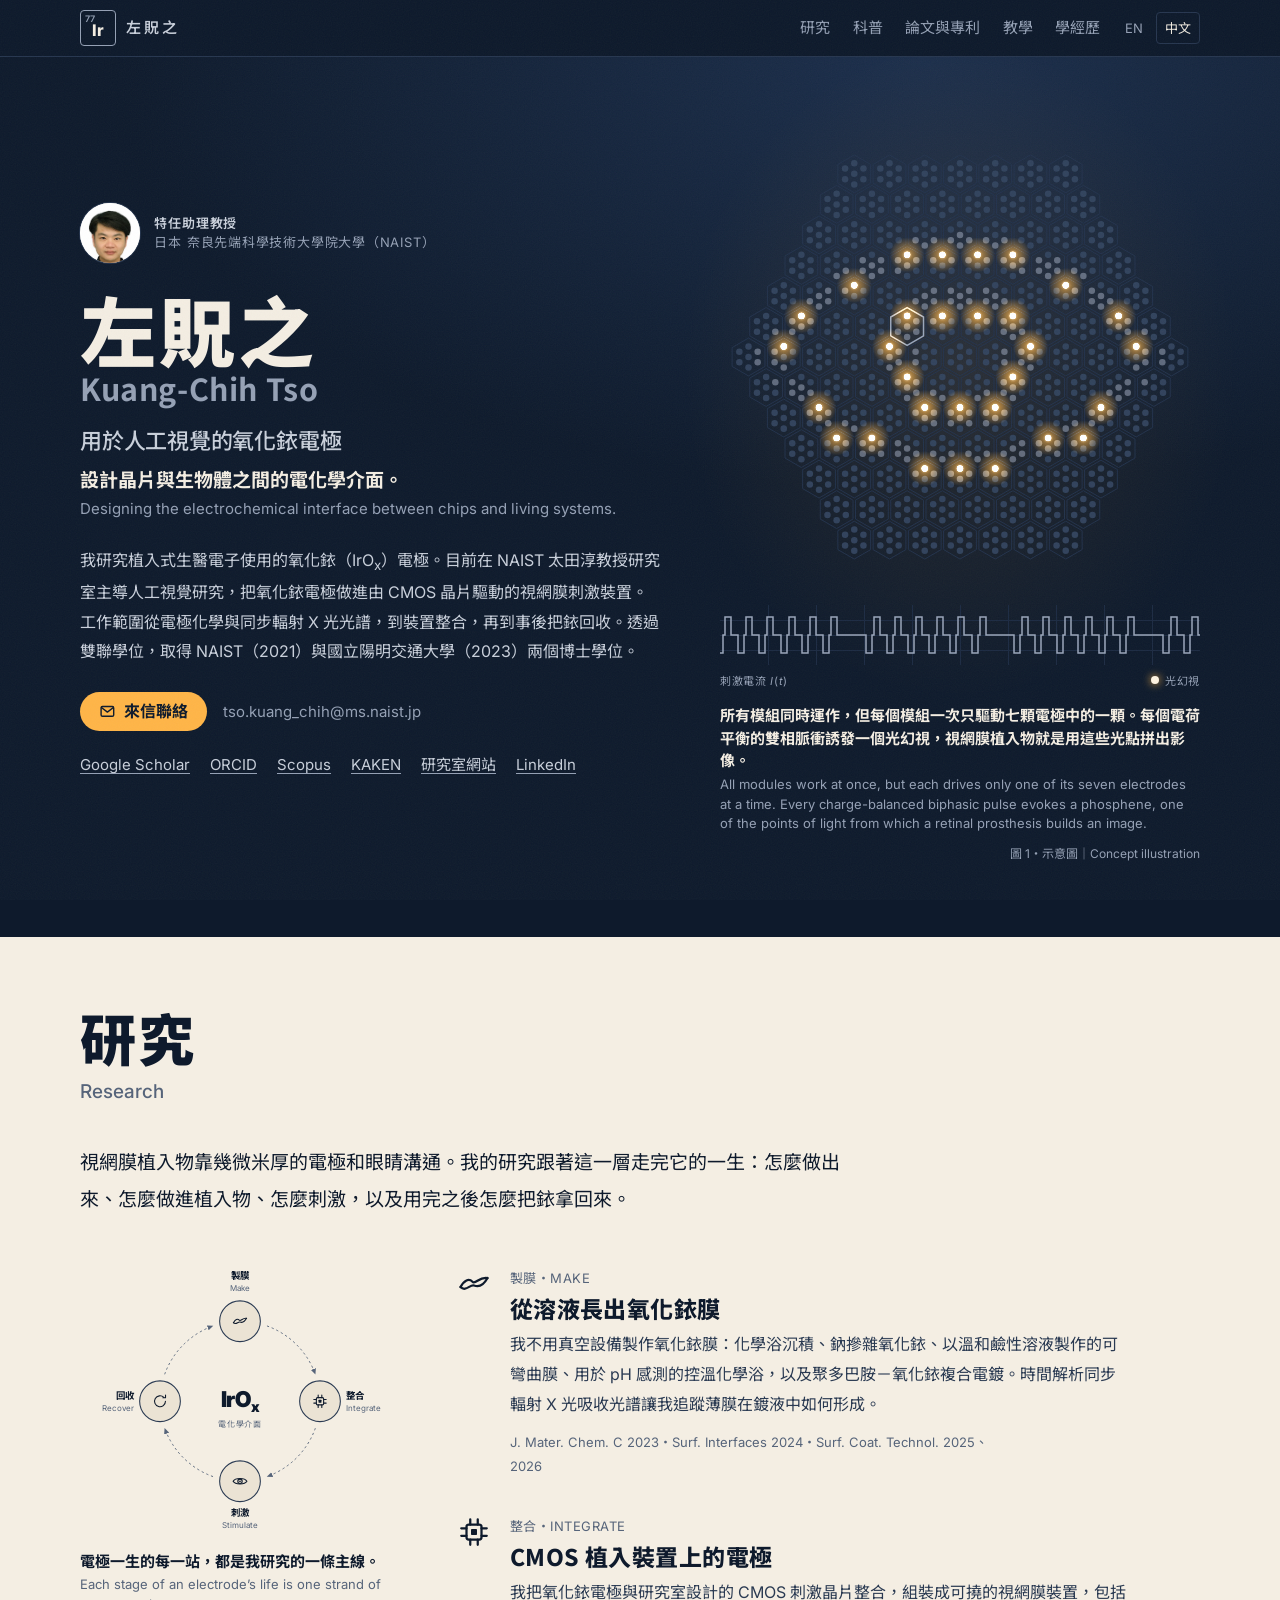
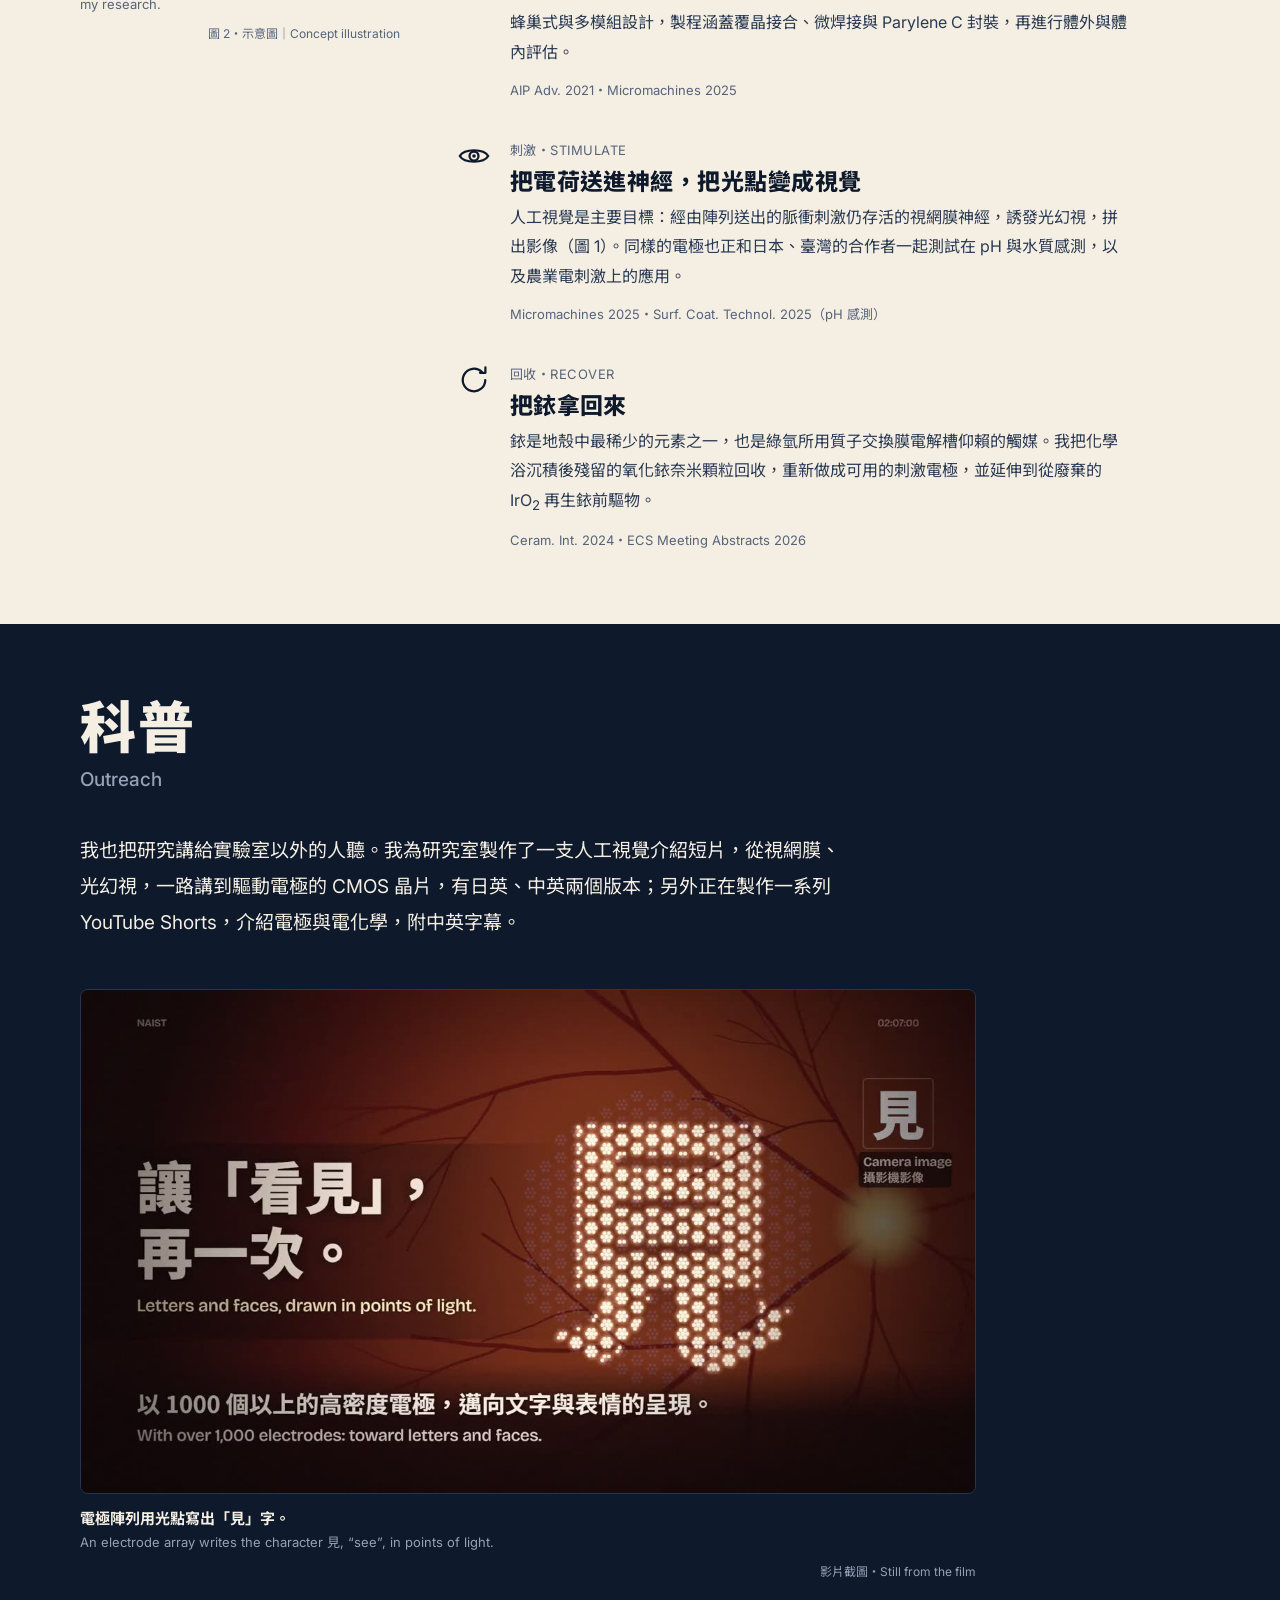
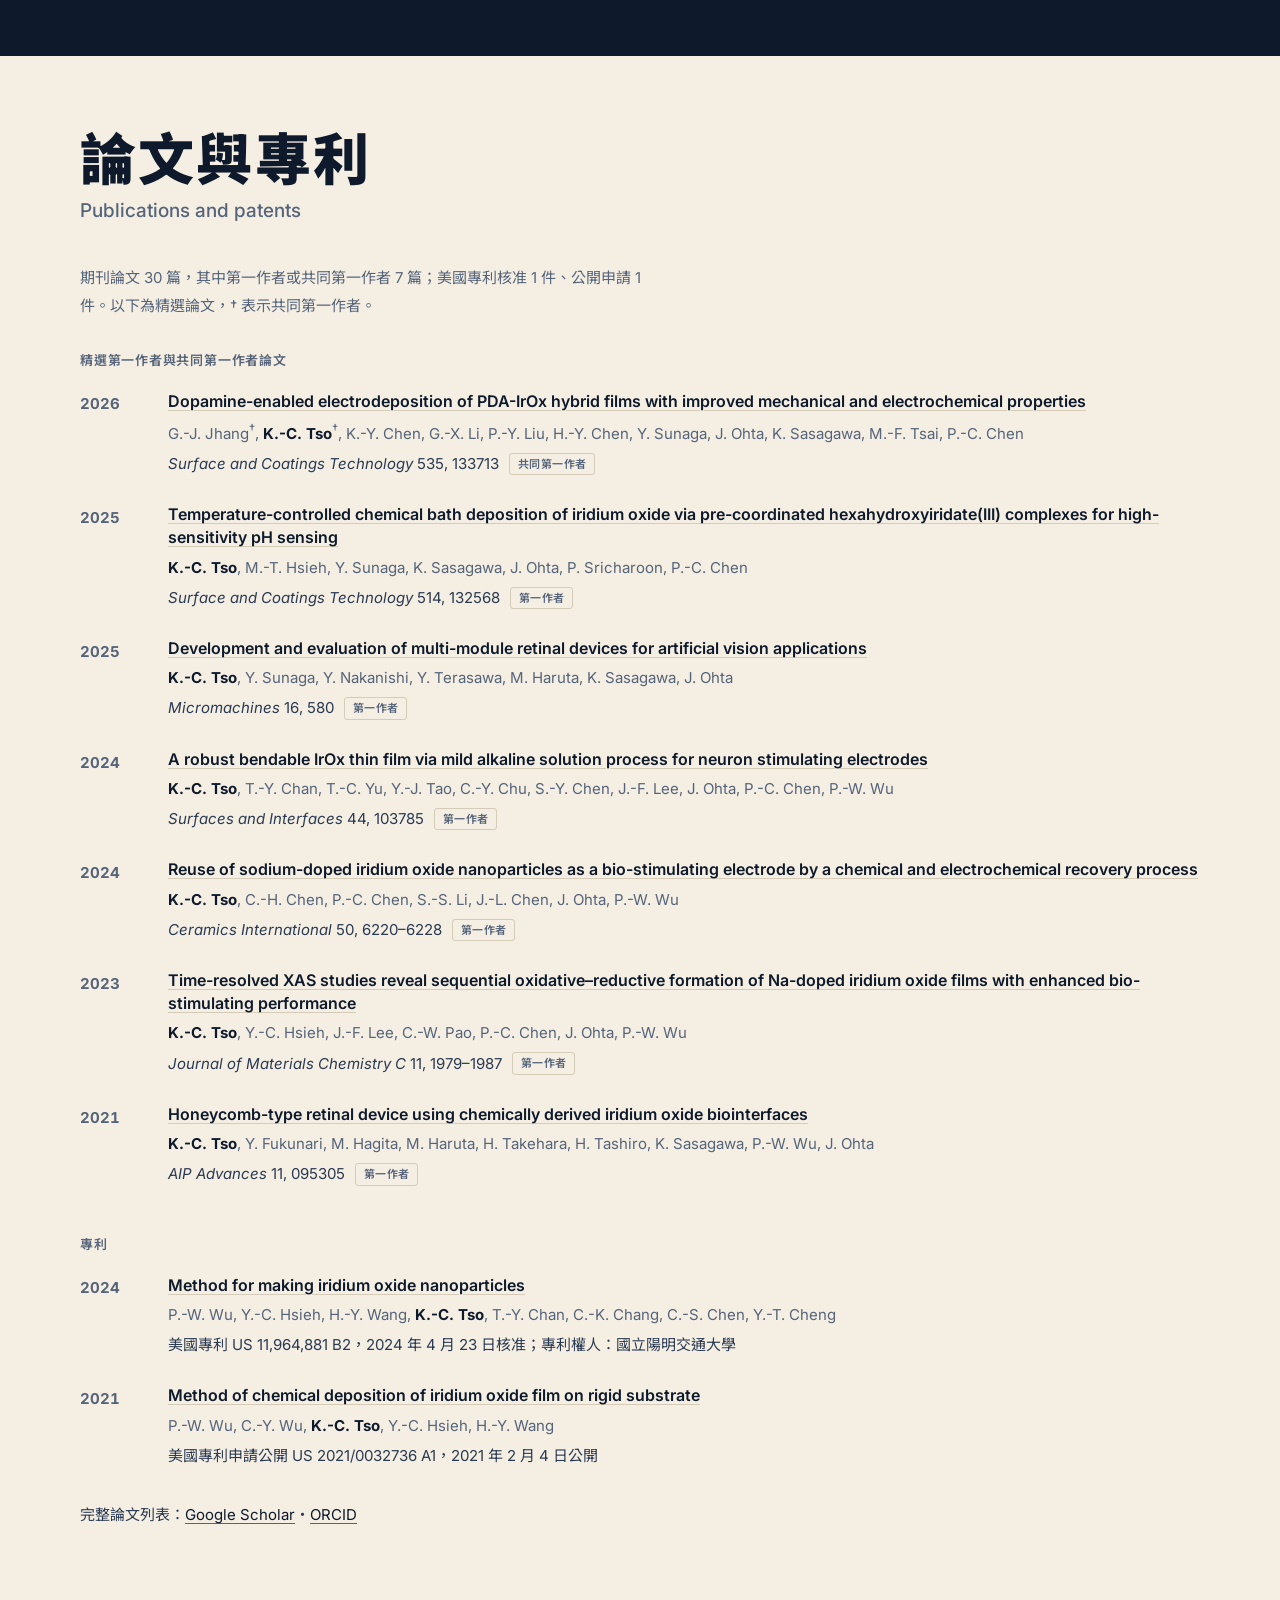
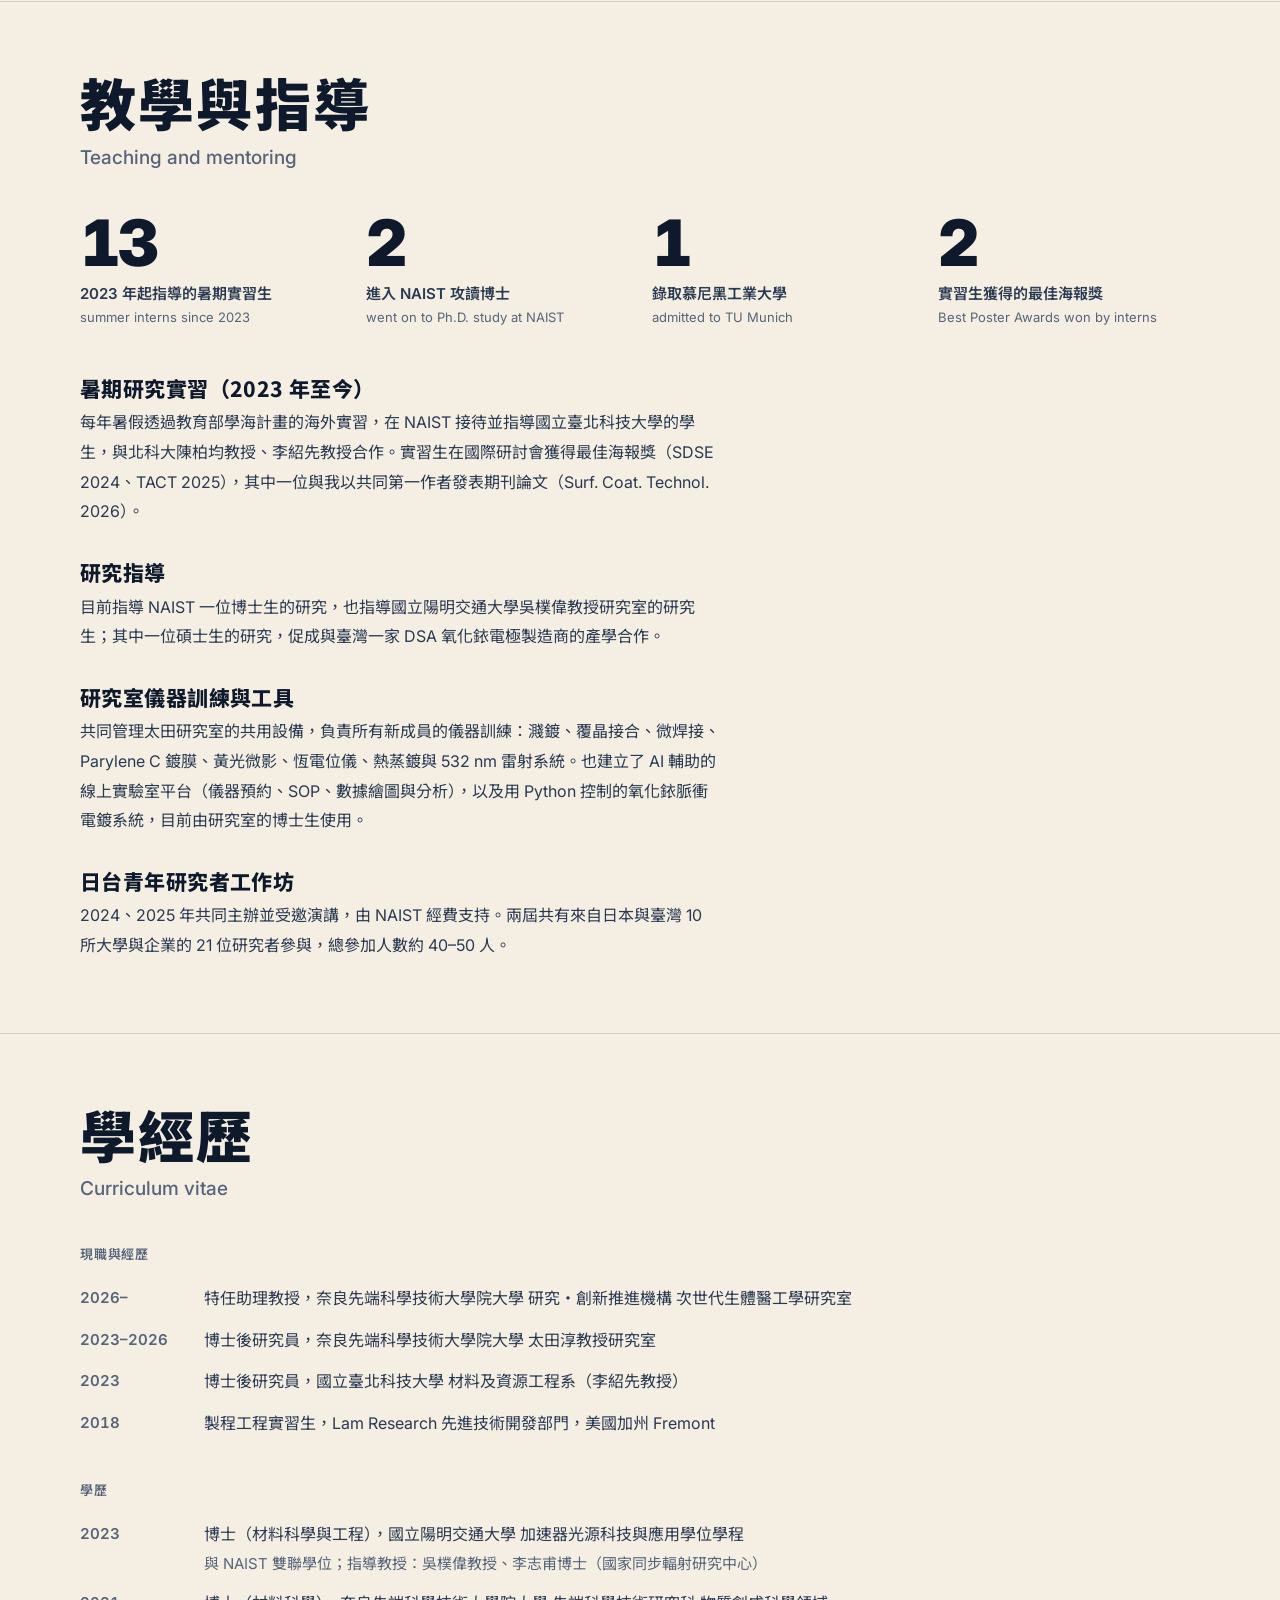
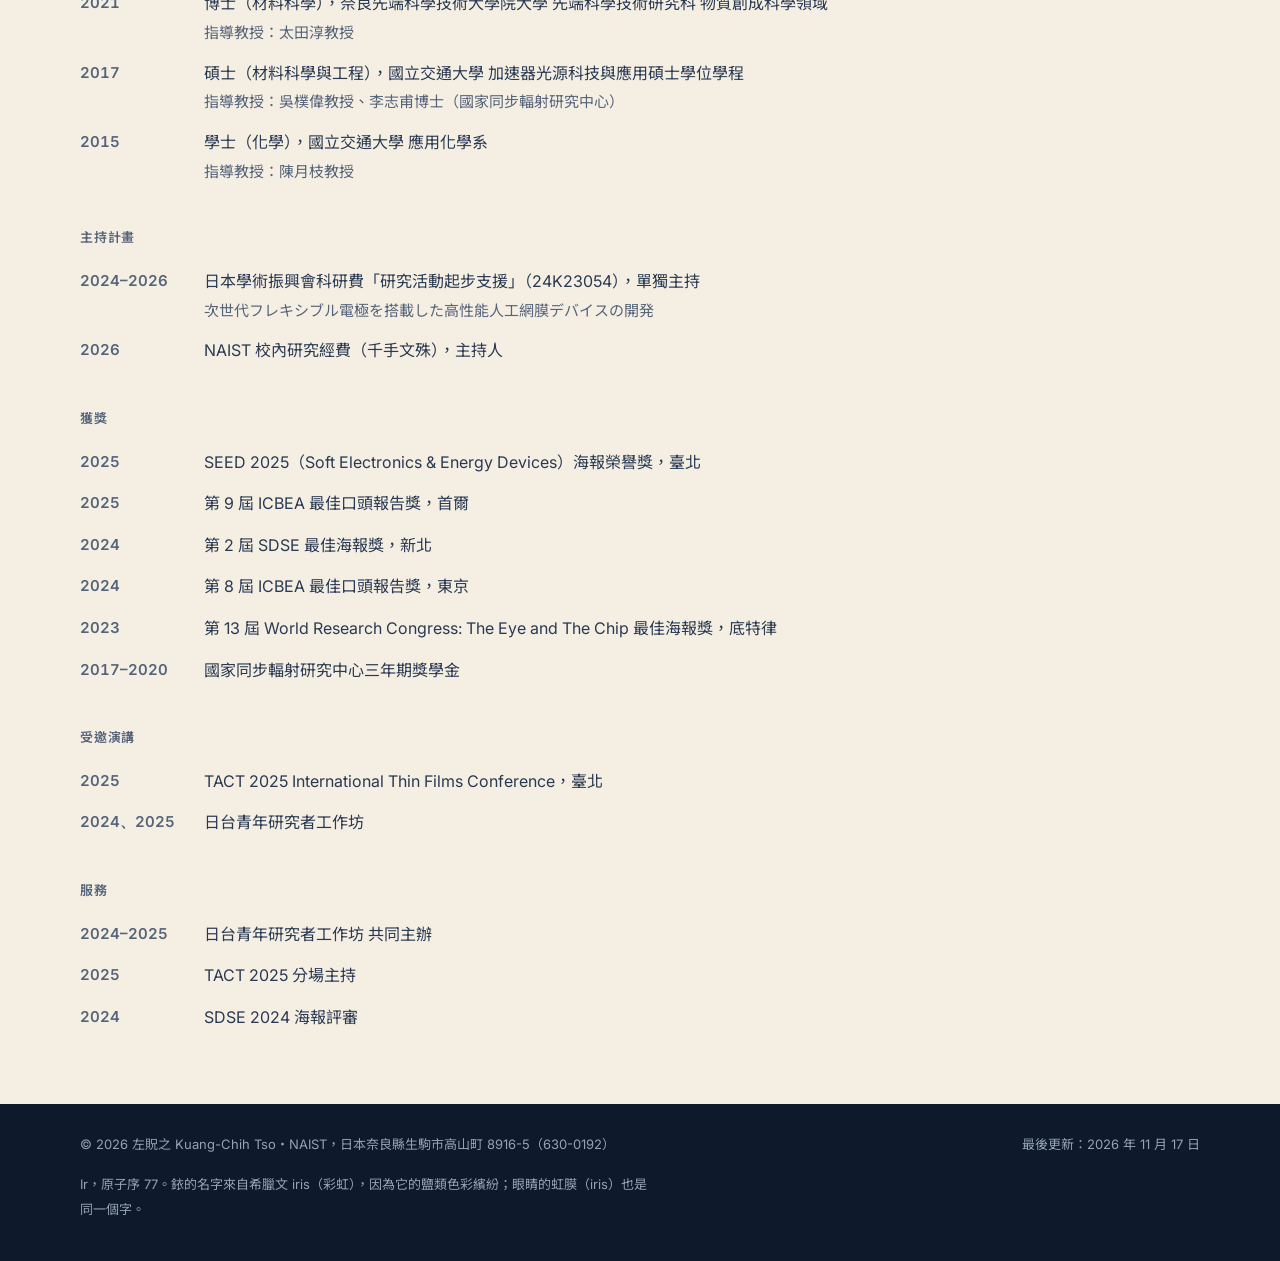
==== commit 060832ab: "Fig. 1: one electrode per module at a time, and a blinking eye - Follow the CMOS multi-module device" ====
--- a/zh/index.html
+++ b/zh/index.html
@@ -107,12 +107,12 @@
       </div>
 
       <figure class="fig1" data-fig1>
-        <canvas class="fig-array" role="img" aria-label="示意圖：由六角形電極模組組成的陣列，每個模組 7 個電極；排成眼睛輪廓與虹膜的電極亮起光幻視。"></canvas>
-        <canvas class="fig-trace" role="img" aria-label="電荷平衡的雙相電流脈衝波形，每驅動一個模組出現一個脈衝。"></canvas>
-        <div class="fig-legend" aria-hidden="true"><span>刺激電流 I(t)</span><span><span class="dot"></span>光幻視</span></div>
+        <canvas class="fig-array" role="img" aria-label="示意圖：由六角形電極模組組成的陣列，每個模組 7 個電極。所有模組同時運作，每個模組一次只點亮一個電極，這些光幻視拼出眼睛的輪廓與虹膜。"></canvas>
+        <canvas class="fig-trace" role="img" aria-label="外框標示的那個模組的電流波形：它的電極輪流各得到一個電荷平衡的雙相脈衝。"></canvas>
+        <div class="fig-legend" aria-hidden="true"><span>刺激電流 <span class="sym"><i>I</i>(<i>t</i>)</span></span><span><span class="dot"></span>光幻視</span></div>
         <figcaption>
-          <span class="cap-1">電荷平衡的雙相脈衝逐一驅動電極模組，點亮光幻視：視網膜植入物就是用這些光點拼出影像。</span>
-          <span class="cap-2" lang="en">Charge-balanced biphasic pulses drive the modules one at a time and light up phosphenes, the points of light from which a retinal prosthesis builds an image.</span>
+          <span class="cap-1">所有模組同時運作，但每個模組一次只驅動七顆電極中的一顆。每個電荷平衡的雙相脈衝誘發一個光幻視，視網膜植入物就是用這些光點拼出影像。</span>
+          <span class="cap-2" lang="en">All modules work at once, but each drives only one of its seven electrodes at a time. Every charge-balanced biphasic pulse evokes a phosphene, one of the points of light from which a retinal prosthesis builds an image.</span>
           <span class="cap-tag">圖 1・示意圖｜<span lang="en">Concept illustration</span></span>
         </figcaption>
       </figure>
--- a/assets/site.css
+++ b/assets/site.css
@@ -288,6 +288,7 @@
   text-transform: uppercase;
   color: var(--ink-3);
 }
+.fig-legend .sym { text-transform: none; }
 .fig-legend .dot { display: inline-block; width: 0.5rem; height: 0.5rem; border-radius: 50%; background: var(--fig-core); box-shadow: 0 0 8px var(--amber); margin-right: 0.4rem; vertical-align: 0.05em; }
 
 /* film-style captions: a bold line, its translation, and a source tag */
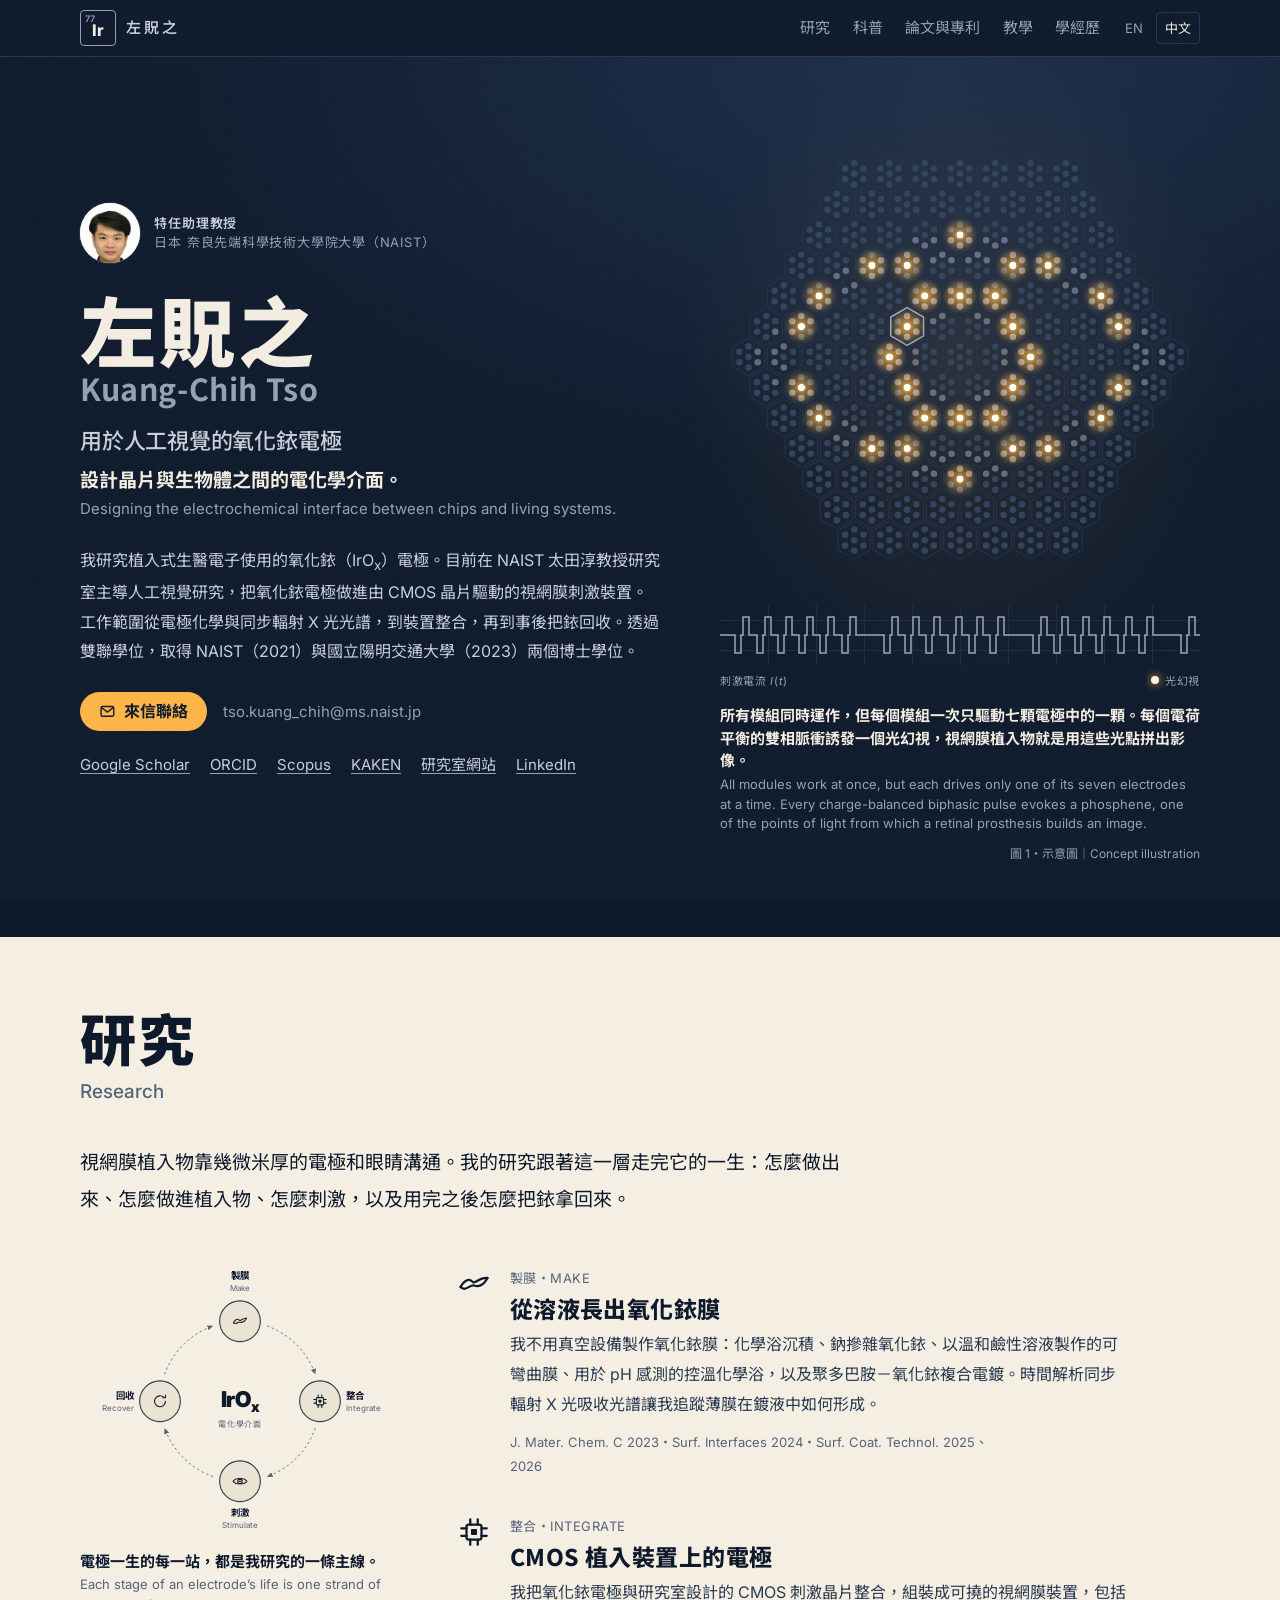
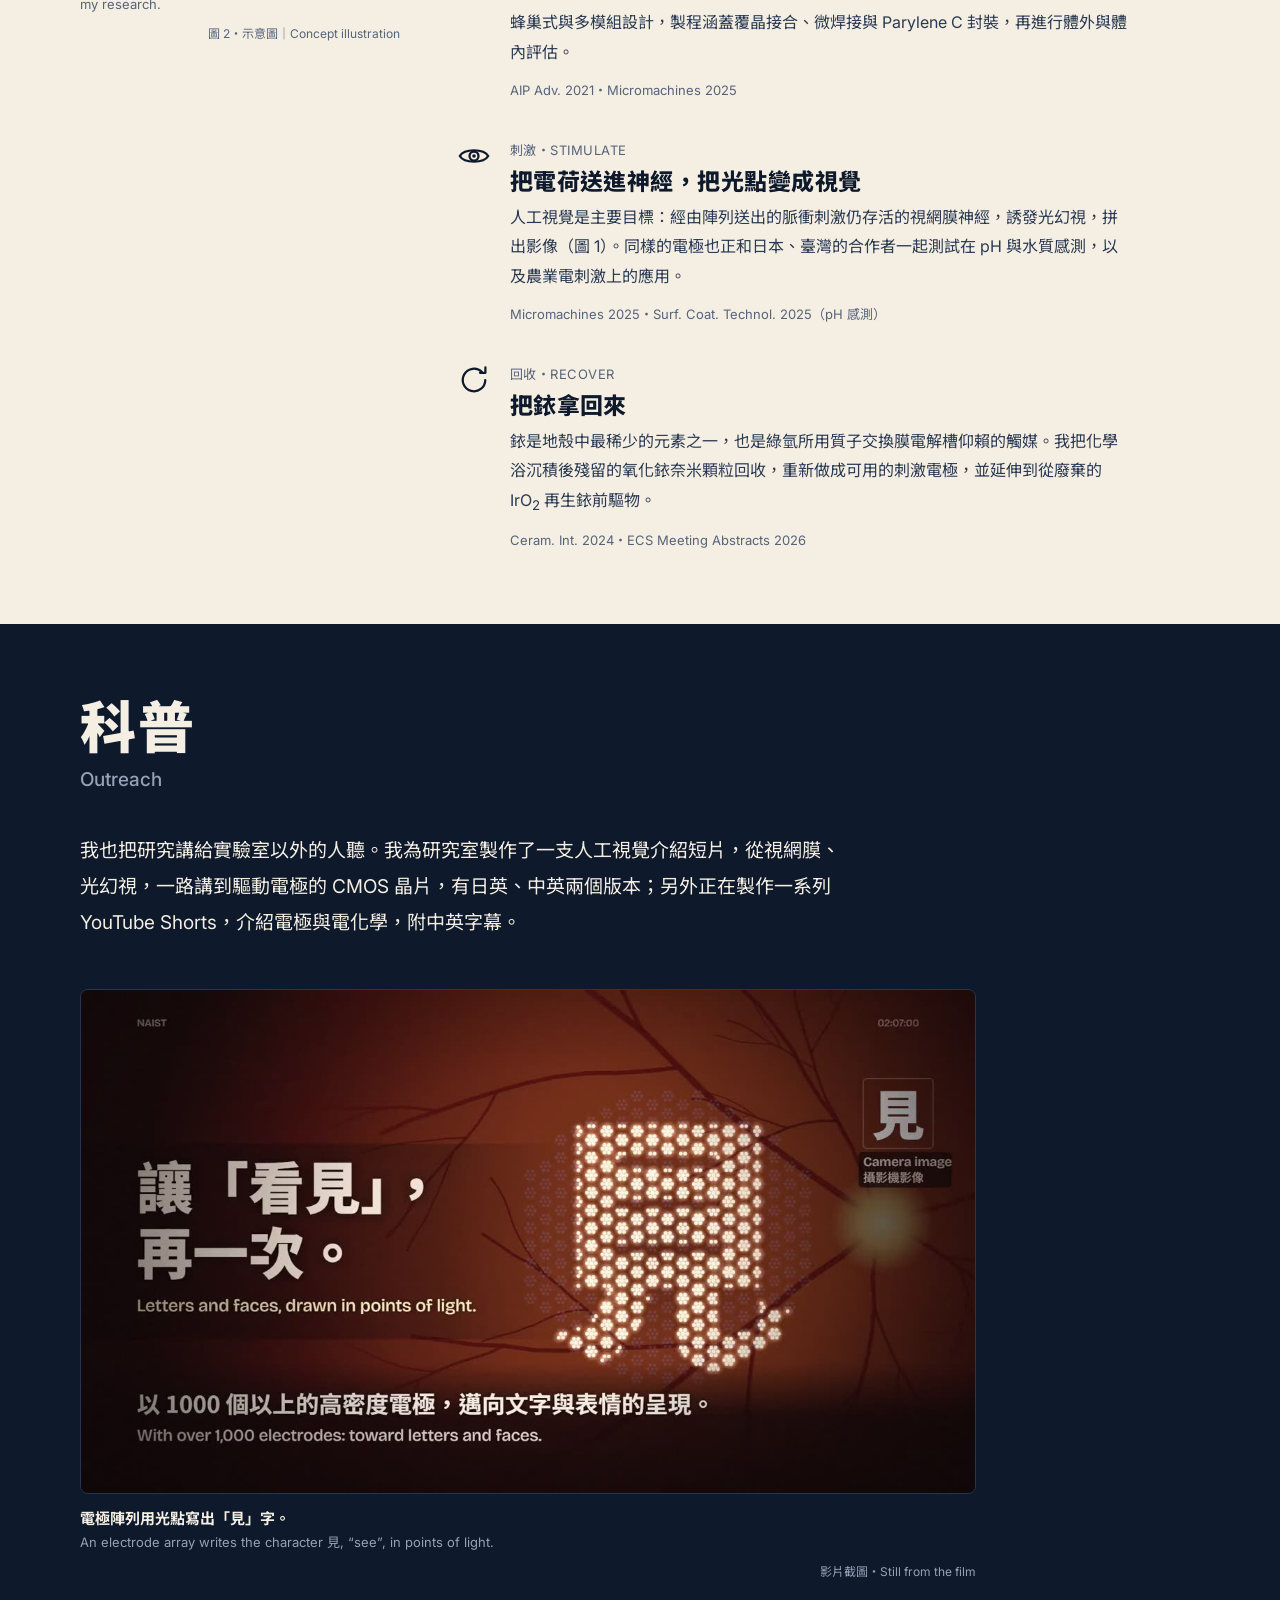
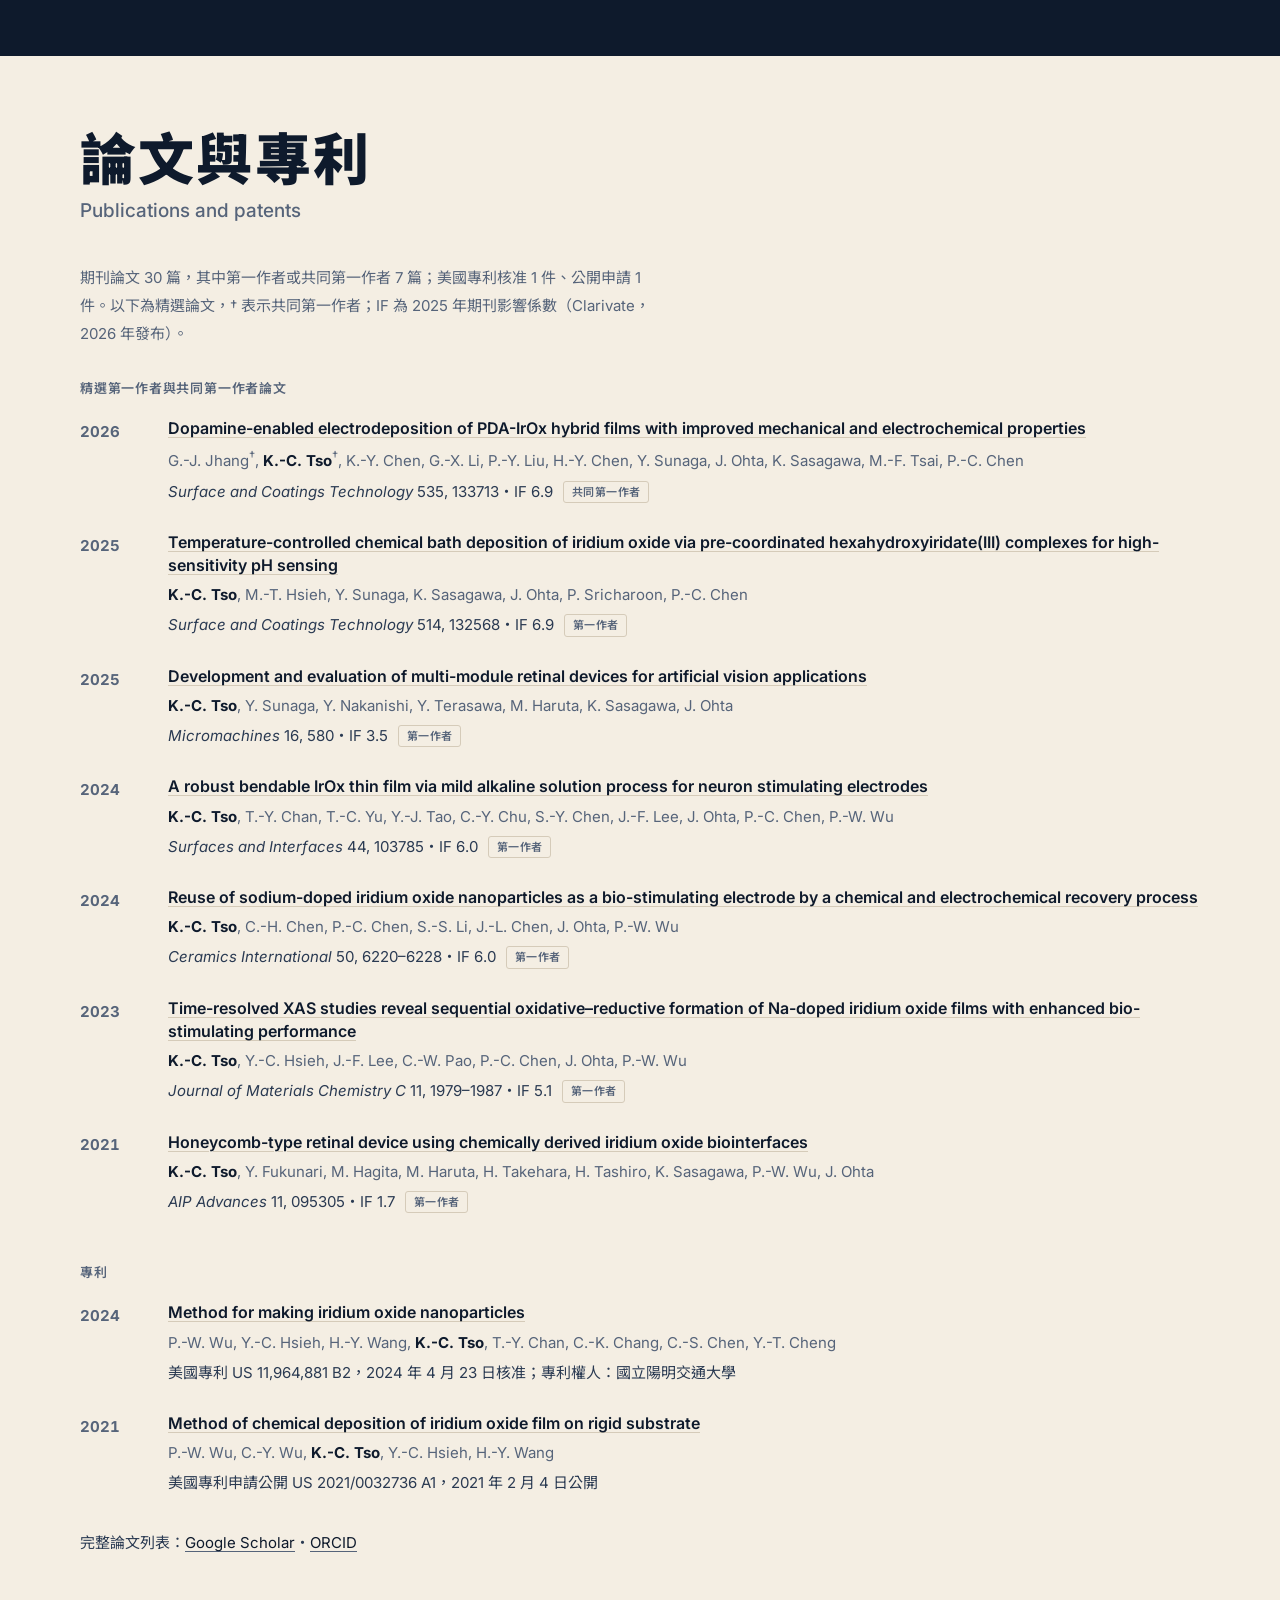
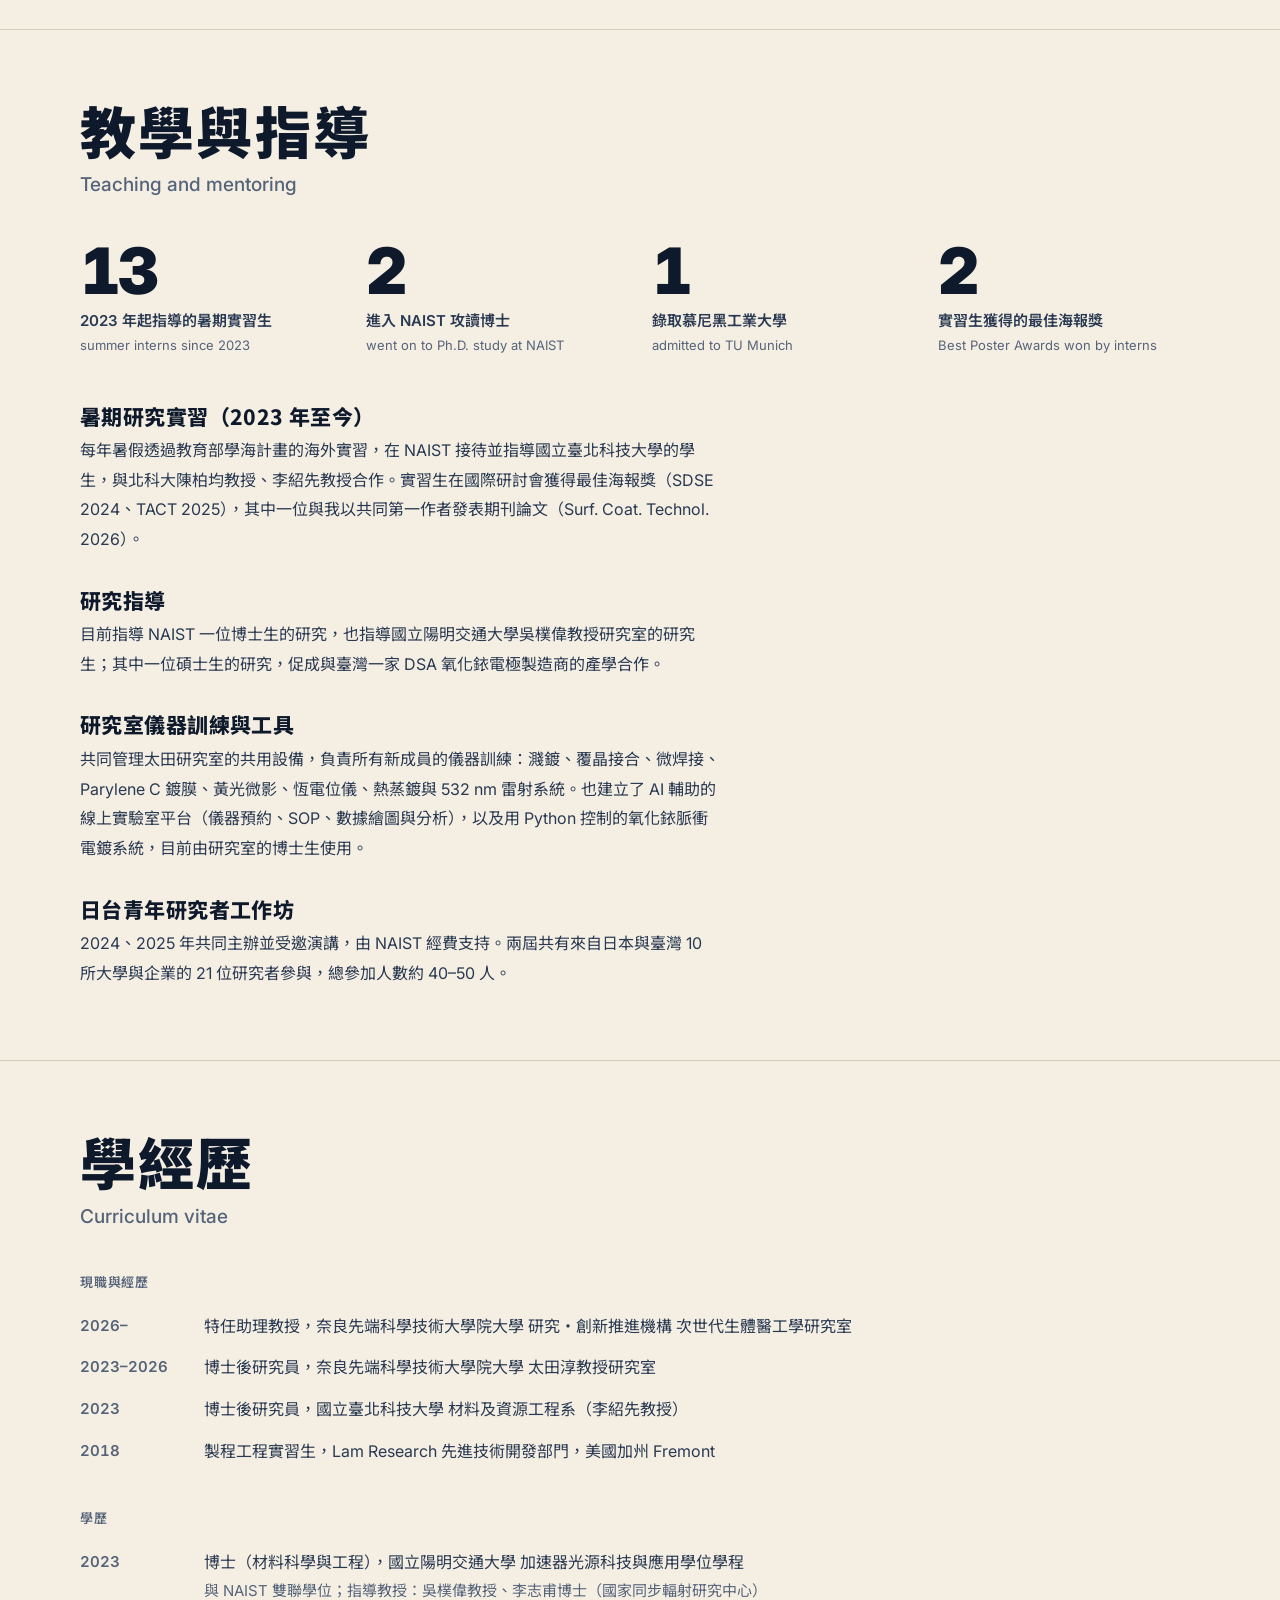
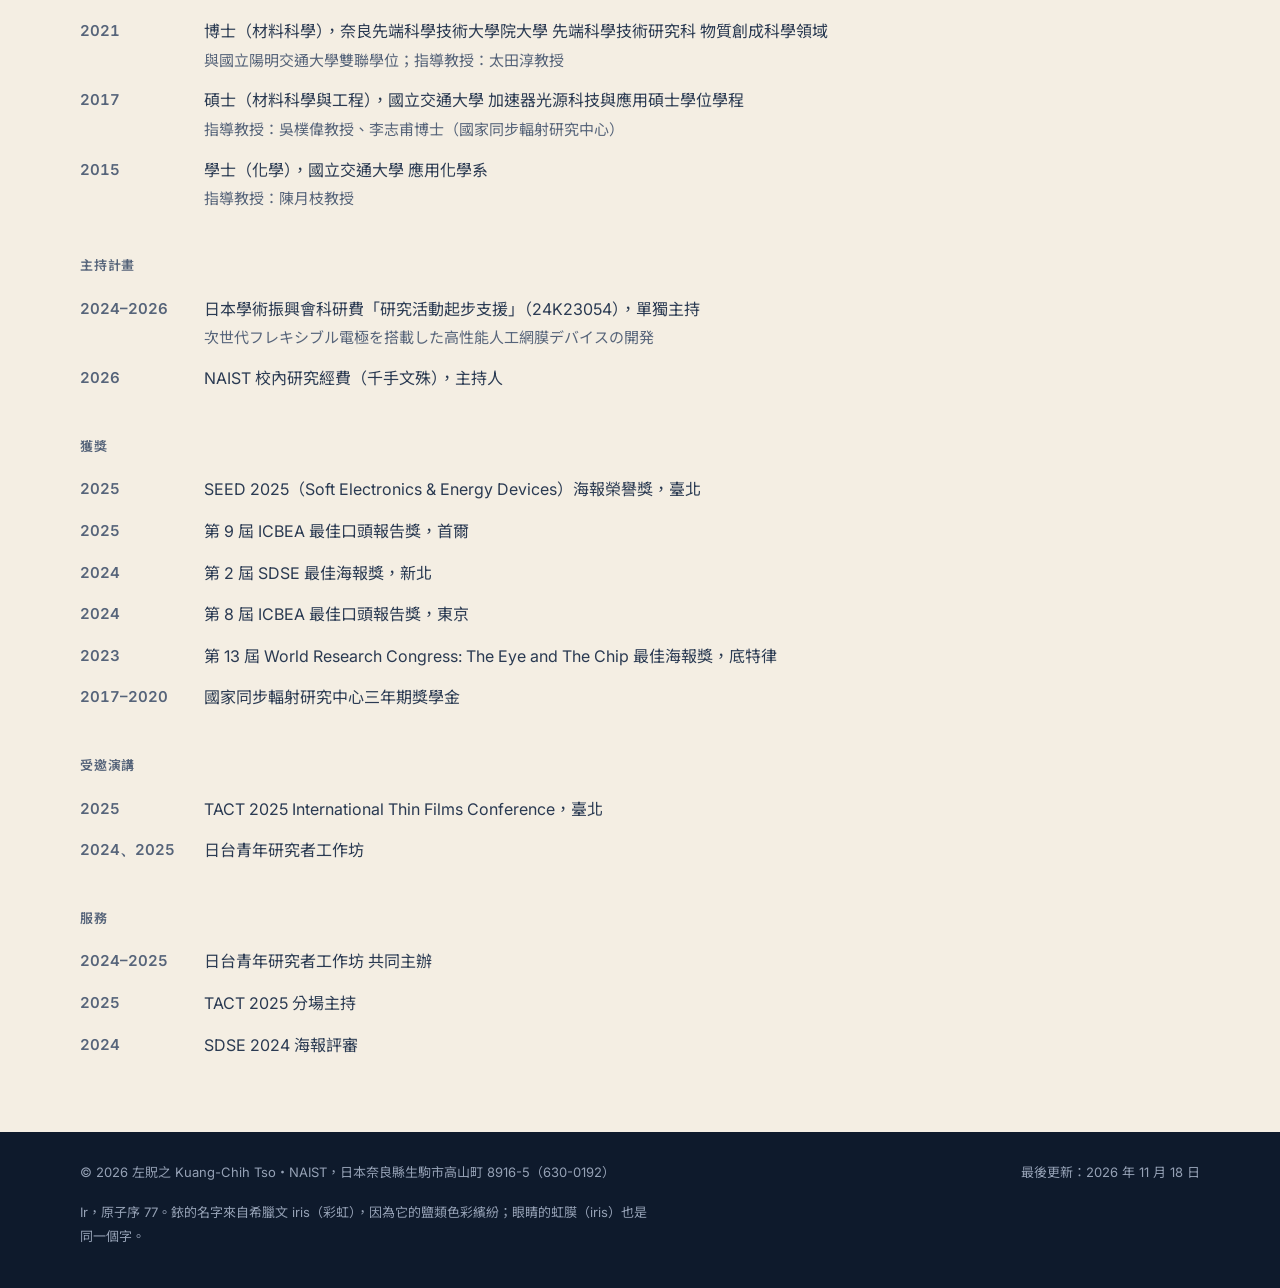
==== commit afb44467: "Mark journal impact factors; note the NAIST dual degree - Publications: each selected paper shows it" ====
--- a/zh/index.html
+++ b/zh/index.html
@@ -244,7 +244,7 @@
         <h2 id="pubs-title">論文與專利</h2>
         <p class="sec-alt" lang="en">Publications and patents</p>
       </div>
-      <p class="note">期刊論文 30 篇，其中第一作者或共同第一作者 7 篇；美國專利核准 1 件、公開申請 1 件。以下為精選論文，† 表示共同第一作者。</p>
+      <p class="note">期刊論文 30 篇，其中第一作者或共同第一作者 7 篇；美國專利核准 1 件、公開申請 1 件。以下為精選論文，† 表示共同第一作者；IF 為 2025 年期刊影響係數（Clarivate，2026 年發布）。</p>
       <h3 class="sub">精選第一作者與共同第一作者論文</h3>
       <ol class="entries">
         <li class="entry">
@@ -252,7 +252,7 @@
           <div>
             <p class="title" lang="en"><a href="https://doi.org/10.1016/j.surfcoat.2026.133713">Dopamine-enabled electrodeposition of PDA-IrOx hybrid films with improved mechanical and electrochemical properties</a></p>
             <p class="authors" lang="en">G.-J. Jhang<sup>†</sup>, <b>K.-C. Tso</b><sup>†</sup>, K.-Y. Chen, G.-X. Li, P.-Y. Liu, H.-Y. Chen, Y. Sunaga, J. Ohta, K. Sasagawa, M.-F. Tsai, P.-C. Chen</p>
-            <p class="venue"><i lang="en">Surface and Coatings Technology</i> 535, 133713 <span class="role">共同第一作者</span></p>
+            <p class="venue"><i lang="en">Surface and Coatings Technology</i> 535, 133713・IF&nbsp;6.9 <span class="role">共同第一作者</span></p>
           </div>
         </li>
         <li class="entry">
@@ -260,7 +260,7 @@
           <div>
             <p class="title" lang="en"><a href="https://doi.org/10.1016/j.surfcoat.2025.132568">Temperature-controlled chemical bath deposition of iridium oxide via pre-coordinated hexahydroxyiridate(III) complexes for high-sensitivity pH sensing</a></p>
             <p class="authors" lang="en"><b>K.-C. Tso</b>, M.-T. Hsieh, Y. Sunaga, K. Sasagawa, J. Ohta, P. Sricharoon, P.-C. Chen</p>
-            <p class="venue"><i lang="en">Surface and Coatings Technology</i> 514, 132568 <span class="role">第一作者</span></p>
+            <p class="venue"><i lang="en">Surface and Coatings Technology</i> 514, 132568・IF&nbsp;6.9 <span class="role">第一作者</span></p>
           </div>
         </li>
         <li class="entry">
@@ -268,7 +268,7 @@
           <div>
             <p class="title" lang="en"><a href="https://doi.org/10.3390/mi16050580">Development and evaluation of multi-module retinal devices for artificial vision applications</a></p>
             <p class="authors" lang="en"><b>K.-C. Tso</b>, Y. Sunaga, Y. Nakanishi, Y. Terasawa, M. Haruta, K. Sasagawa, J. Ohta</p>
-            <p class="venue"><i lang="en">Micromachines</i> 16, 580 <span class="role">第一作者</span></p>
+            <p class="venue"><i lang="en">Micromachines</i> 16, 580・IF&nbsp;3.5 <span class="role">第一作者</span></p>
           </div>
         </li>
         <li class="entry">
@@ -276,7 +276,7 @@
           <div>
             <p class="title" lang="en"><a href="https://doi.org/10.1016/j.surfin.2023.103785">A robust bendable IrOx thin film via mild alkaline solution process for neuron stimulating electrodes</a></p>
             <p class="authors" lang="en"><b>K.-C. Tso</b>, T.-Y. Chan, T.-C. Yu, Y.-J. Tao, C.-Y. Chu, S.-Y. Chen, J.-F. Lee, J. Ohta, P.-C. Chen, P.-W. Wu</p>
-            <p class="venue"><i lang="en">Surfaces and Interfaces</i> 44, 103785 <span class="role">第一作者</span></p>
+            <p class="venue"><i lang="en">Surfaces and Interfaces</i> 44, 103785・IF&nbsp;6.0 <span class="role">第一作者</span></p>
           </div>
         </li>
         <li class="entry">
@@ -284,7 +284,7 @@
           <div>
             <p class="title" lang="en"><a href="https://doi.org/10.1016/j.ceramint.2023.11.344">Reuse of sodium-doped iridium oxide nanoparticles as a bio-stimulating electrode by a chemical and electrochemical recovery process</a></p>
             <p class="authors" lang="en"><b>K.-C. Tso</b>, C.-H. Chen, P.-C. Chen, S.-S. Li, J.-L. Chen, J. Ohta, P.-W. Wu</p>
-            <p class="venue"><i lang="en">Ceramics International</i> 50, 6220–6228 <span class="role">第一作者</span></p>
+            <p class="venue"><i lang="en">Ceramics International</i> 50, 6220–6228・IF&nbsp;6.0 <span class="role">第一作者</span></p>
           </div>
         </li>
         <li class="entry">
@@ -292,7 +292,7 @@
           <div>
             <p class="title" lang="en"><a href="https://doi.org/10.1039/D2TC02996K">Time-resolved XAS studies reveal sequential oxidative–reductive formation of Na-doped iridium oxide films with enhanced bio-stimulating performance</a></p>
             <p class="authors" lang="en"><b>K.-C. Tso</b>, Y.-C. Hsieh, J.-F. Lee, C.-W. Pao, P.-C. Chen, J. Ohta, P.-W. Wu</p>
-            <p class="venue"><i lang="en">Journal of Materials Chemistry C</i> 11, 1979–1987 <span class="role">第一作者</span></p>
+            <p class="venue"><i lang="en">Journal of Materials Chemistry C</i> 11, 1979–1987・IF&nbsp;5.1 <span class="role">第一作者</span></p>
           </div>
         </li>
         <li class="entry">
@@ -300,7 +300,7 @@
           <div>
             <p class="title" lang="en"><a href="https://doi.org/10.1063/5.0058457">Honeycomb-type retinal device using chemically derived iridium oxide biointerfaces</a></p>
             <p class="authors" lang="en"><b>K.-C. Tso</b>, Y. Fukunari, M. Hagita, M. Haruta, H. Takehara, H. Tashiro, K. Sasagawa, P.-W. Wu, J. Ohta</p>
-            <p class="venue"><i lang="en">AIP Advances</i> 11, 095305 <span class="role">第一作者</span></p>
+            <p class="venue"><i lang="en">AIP Advances</i> 11, 095305・IF&nbsp;1.7 <span class="role">第一作者</span></p>
           </div>
         </li>
       </ol>
@@ -381,7 +381,7 @@
         <h3 class="sub">學歷</h3>
         <dl class="rows">
           <div class="row"><dt>2023</dt><dd>博士（材料科學與工程），國立陽明交通大學 加速器光源科技與應用學位學程<small>與 NAIST 雙聯學位；指導教授：吳樸偉教授、李志甫博士（國家同步輻射研究中心）</small></dd></div>
-          <div class="row"><dt>2021</dt><dd>博士（材料科學），奈良先端科學技術大學院大學 先端科學技術研究科 物質創成科學領域<small>指導教授：太田淳教授</small></dd></div>
+          <div class="row"><dt>2021</dt><dd>博士（材料科學），奈良先端科學技術大學院大學 先端科學技術研究科 物質創成科學領域<small>與國立陽明交通大學雙聯學位；指導教授：太田淳教授</small></dd></div>
           <div class="row"><dt>2017</dt><dd>碩士（材料科學與工程），國立交通大學 加速器光源科技與應用碩士學位學程<small>指導教授：吳樸偉教授、李志甫博士（國家同步輻射研究中心）</small></dd></div>
           <div class="row"><dt>2015</dt><dd>學士（化學），國立交通大學 應用化學系<small>指導教授：陳月枝教授</small></dd></div>
         </dl>
@@ -426,7 +426,7 @@
 <footer class="site-foot stage">
   <div class="wrap">
     <span>© 2026 左貺之 Kuang-Chih Tso・NAIST，日本奈良縣生駒市高山町 8916-5（630-0192）</span>
-    <span>最後更新：2026 年 11 月 17 日</span>
+    <span>最後更新：2026 年 11 月 18 日</span>
     <p class="colophon">Ir，原子序 77。銥的名字來自希臘文 iris（彩虹），因為它的鹽類色彩繽紛；眼睛的虹膜（iris）也是同一個字。</p>
   </div>
 </footer>
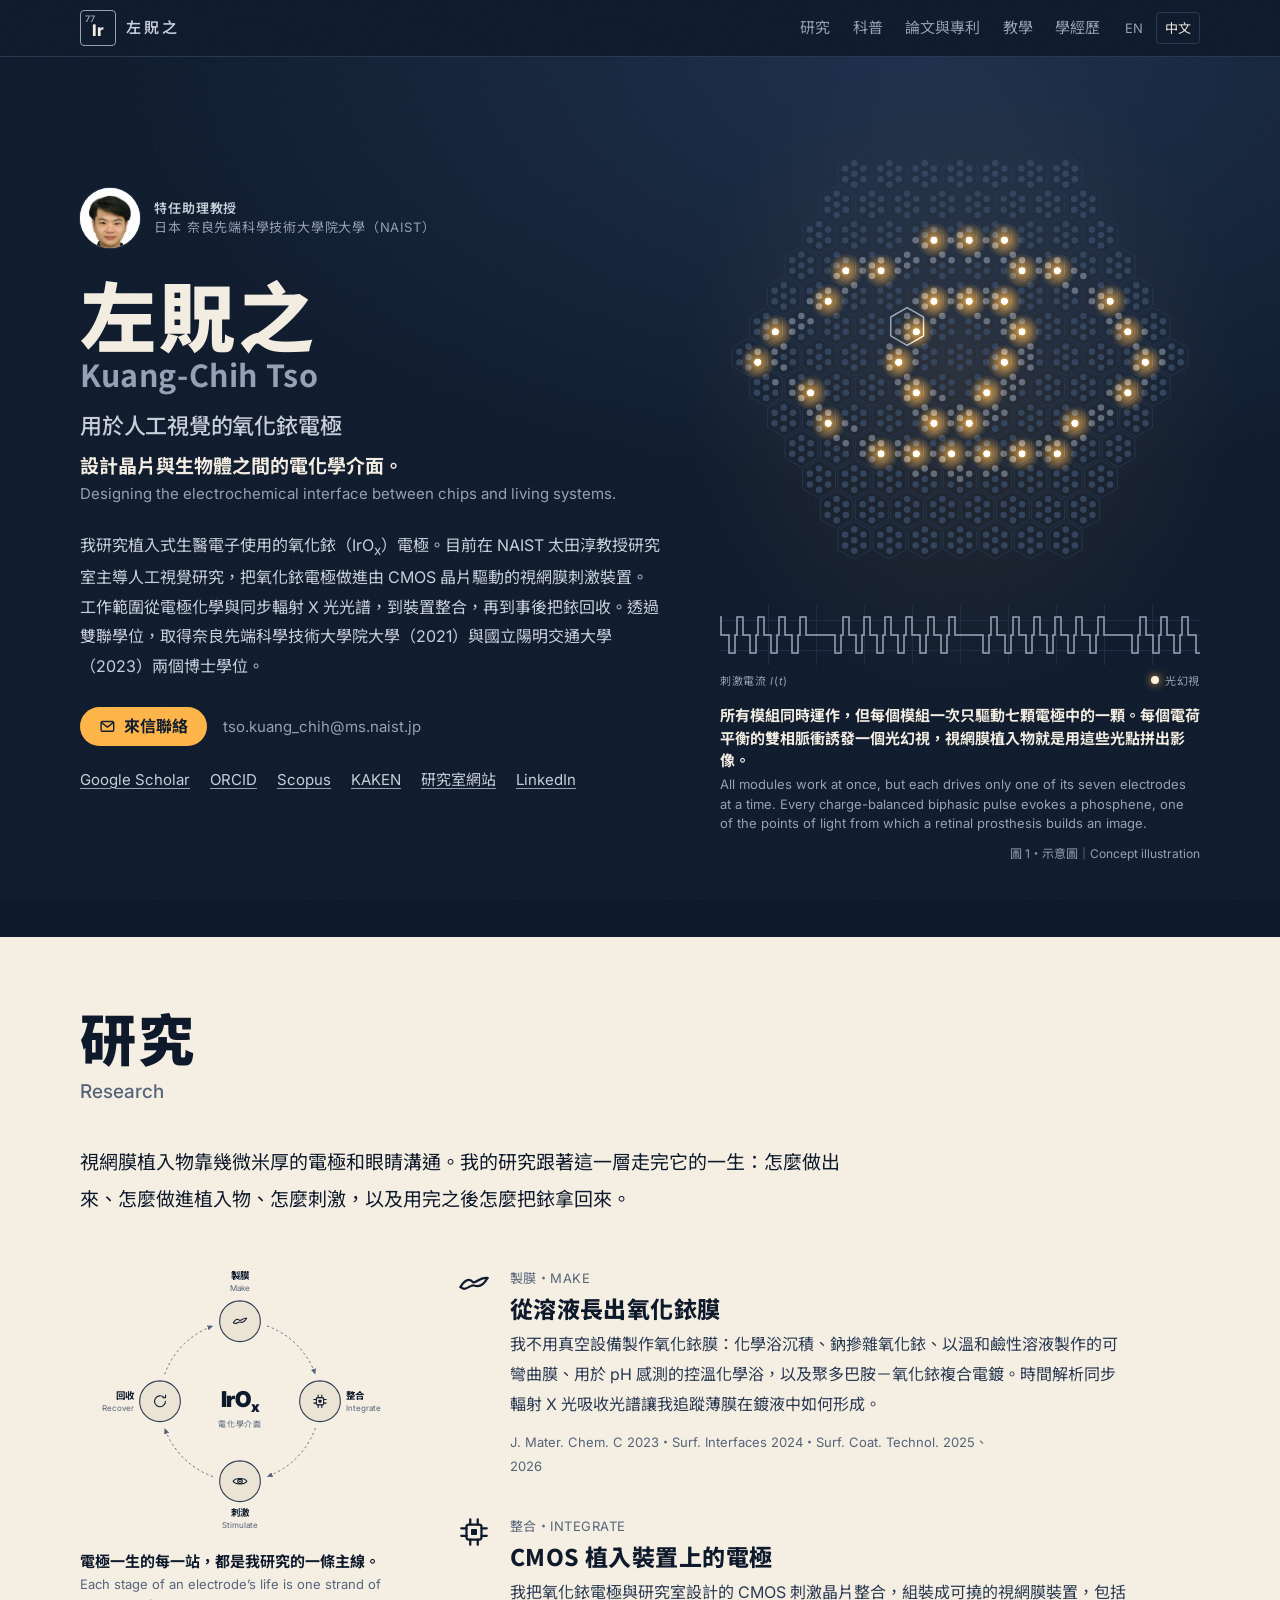
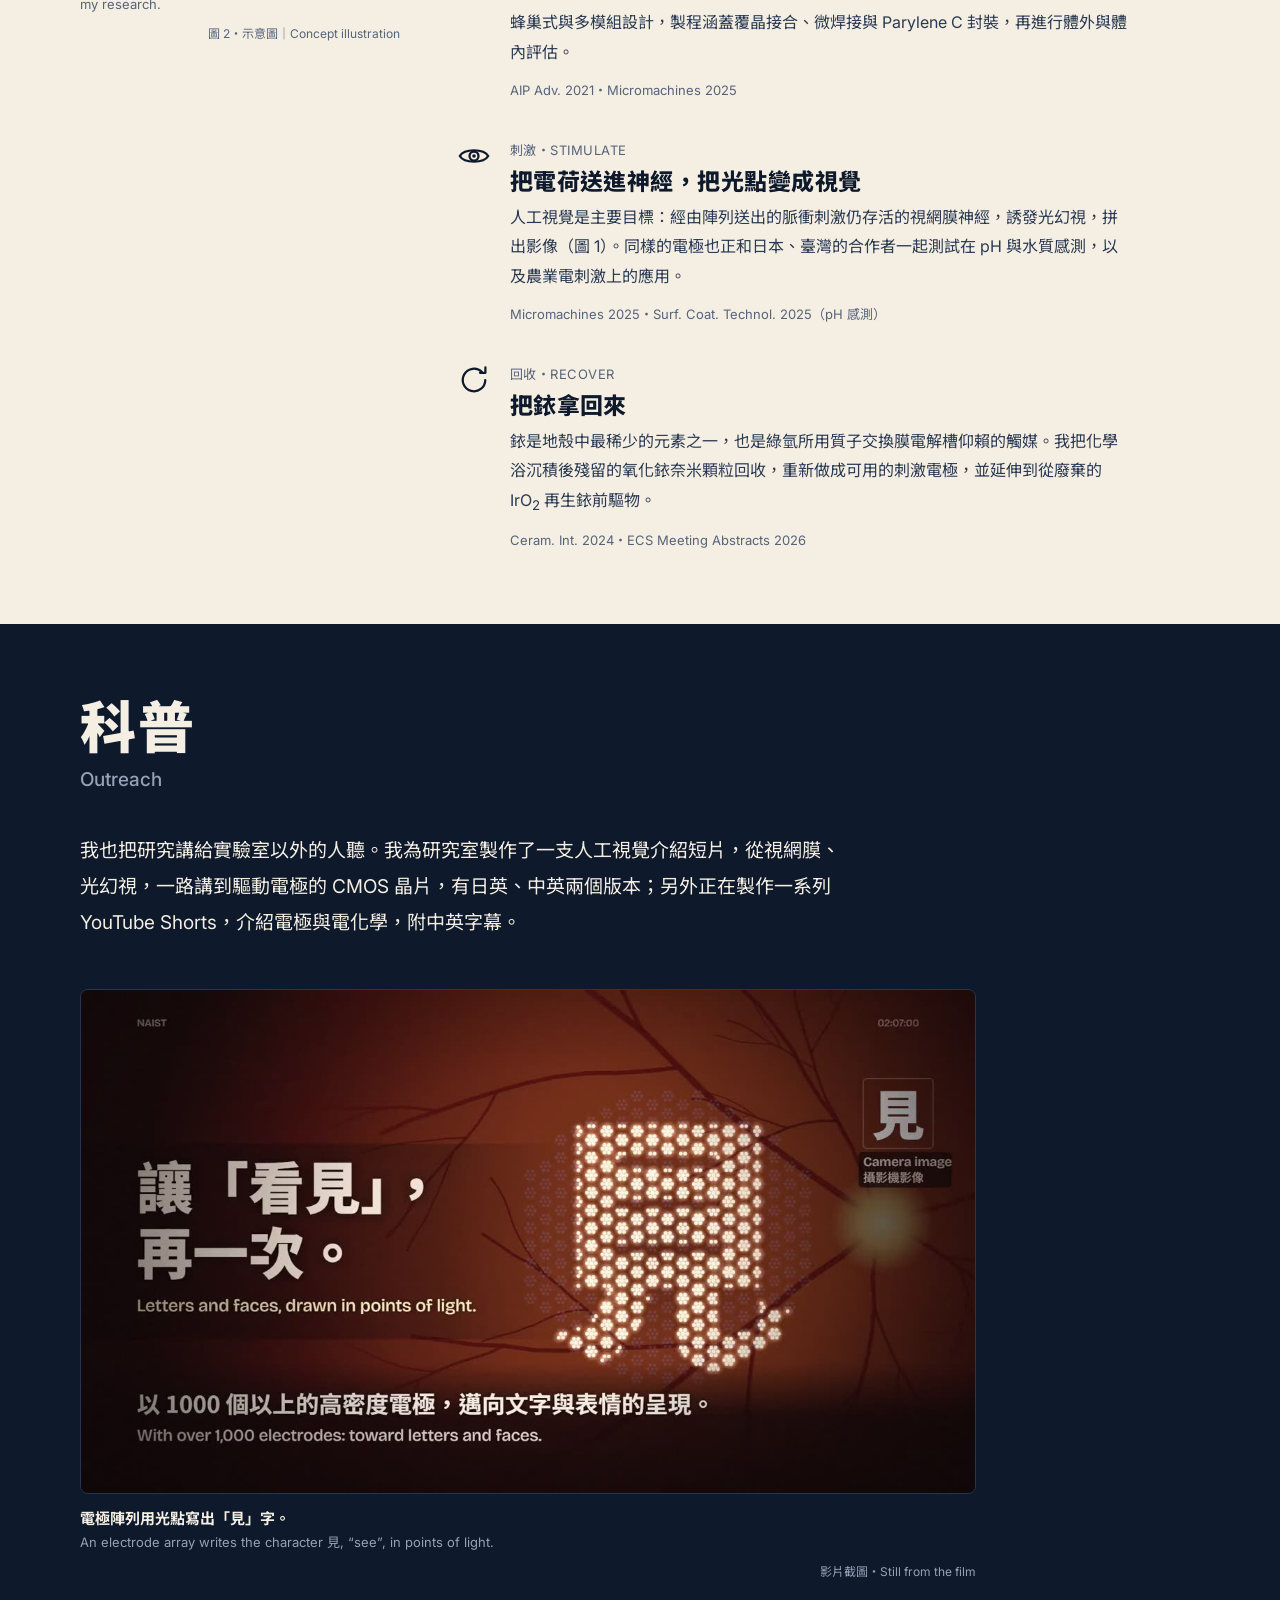
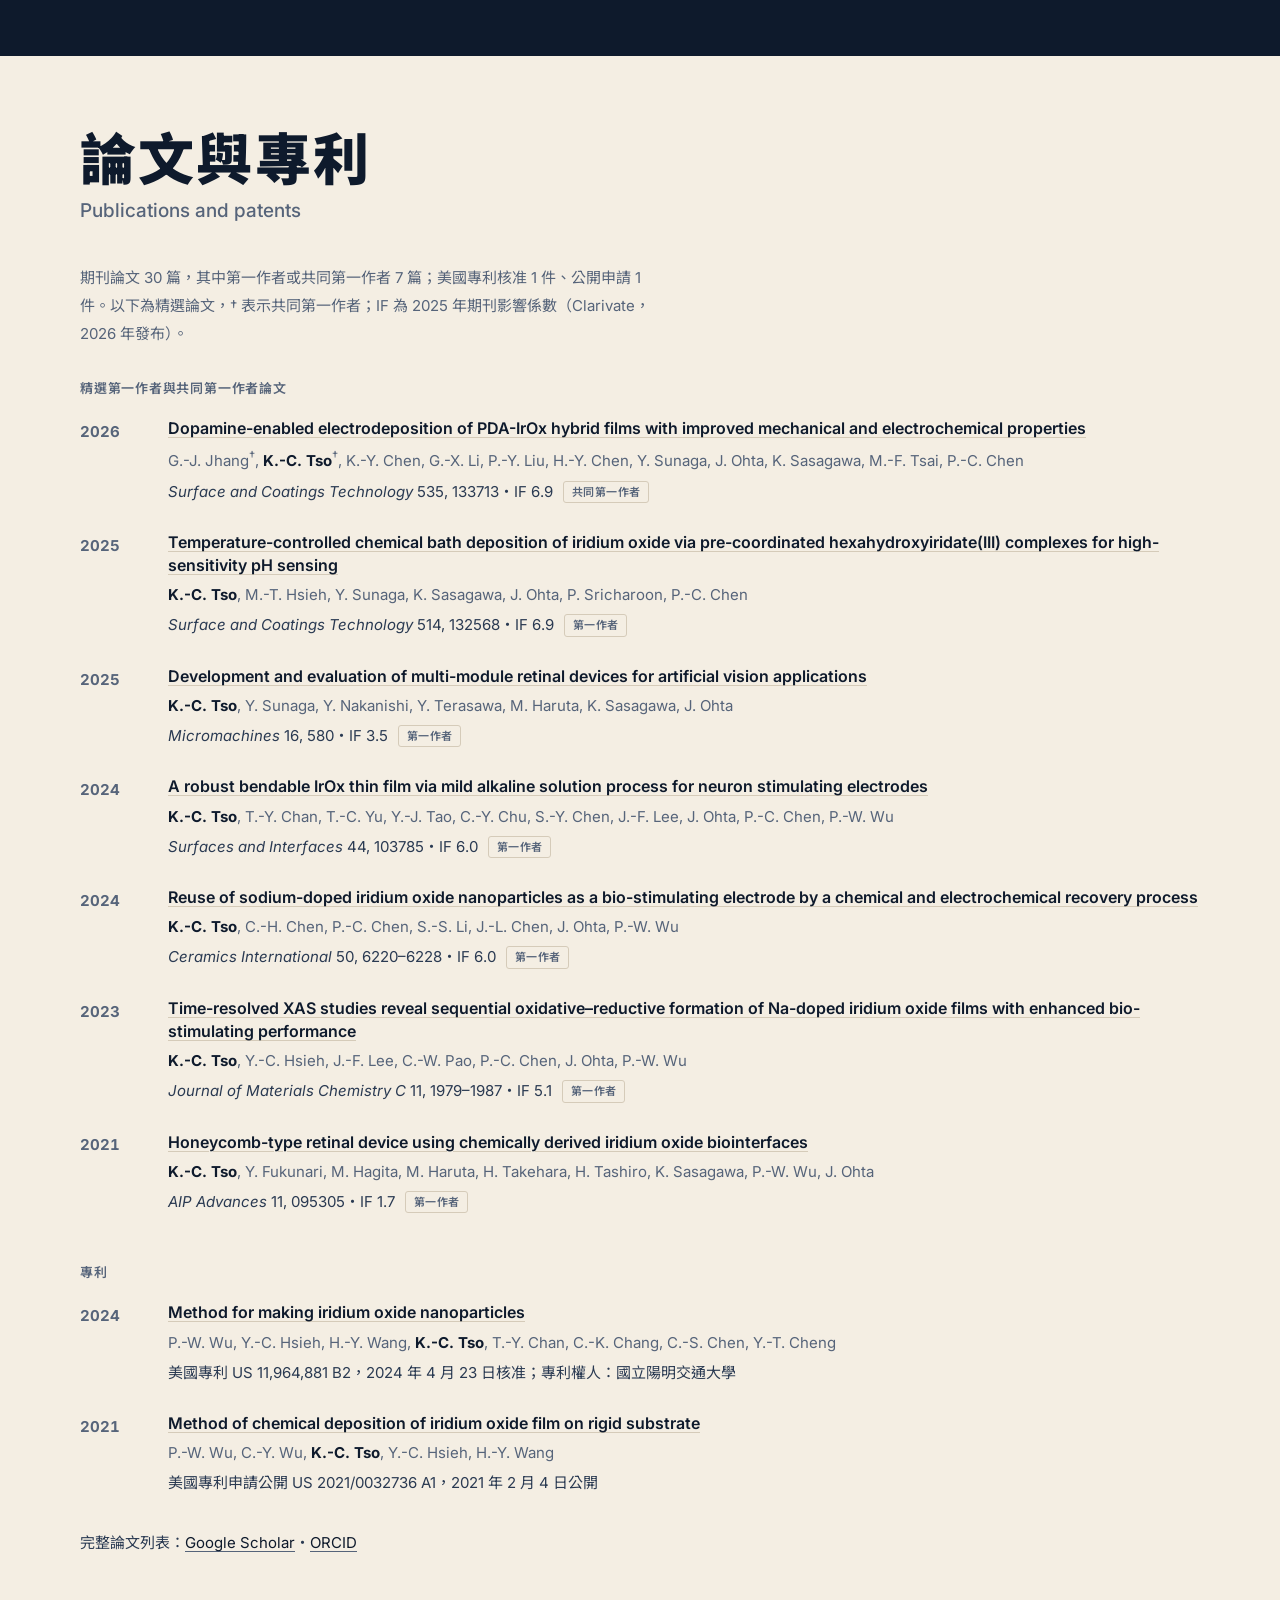
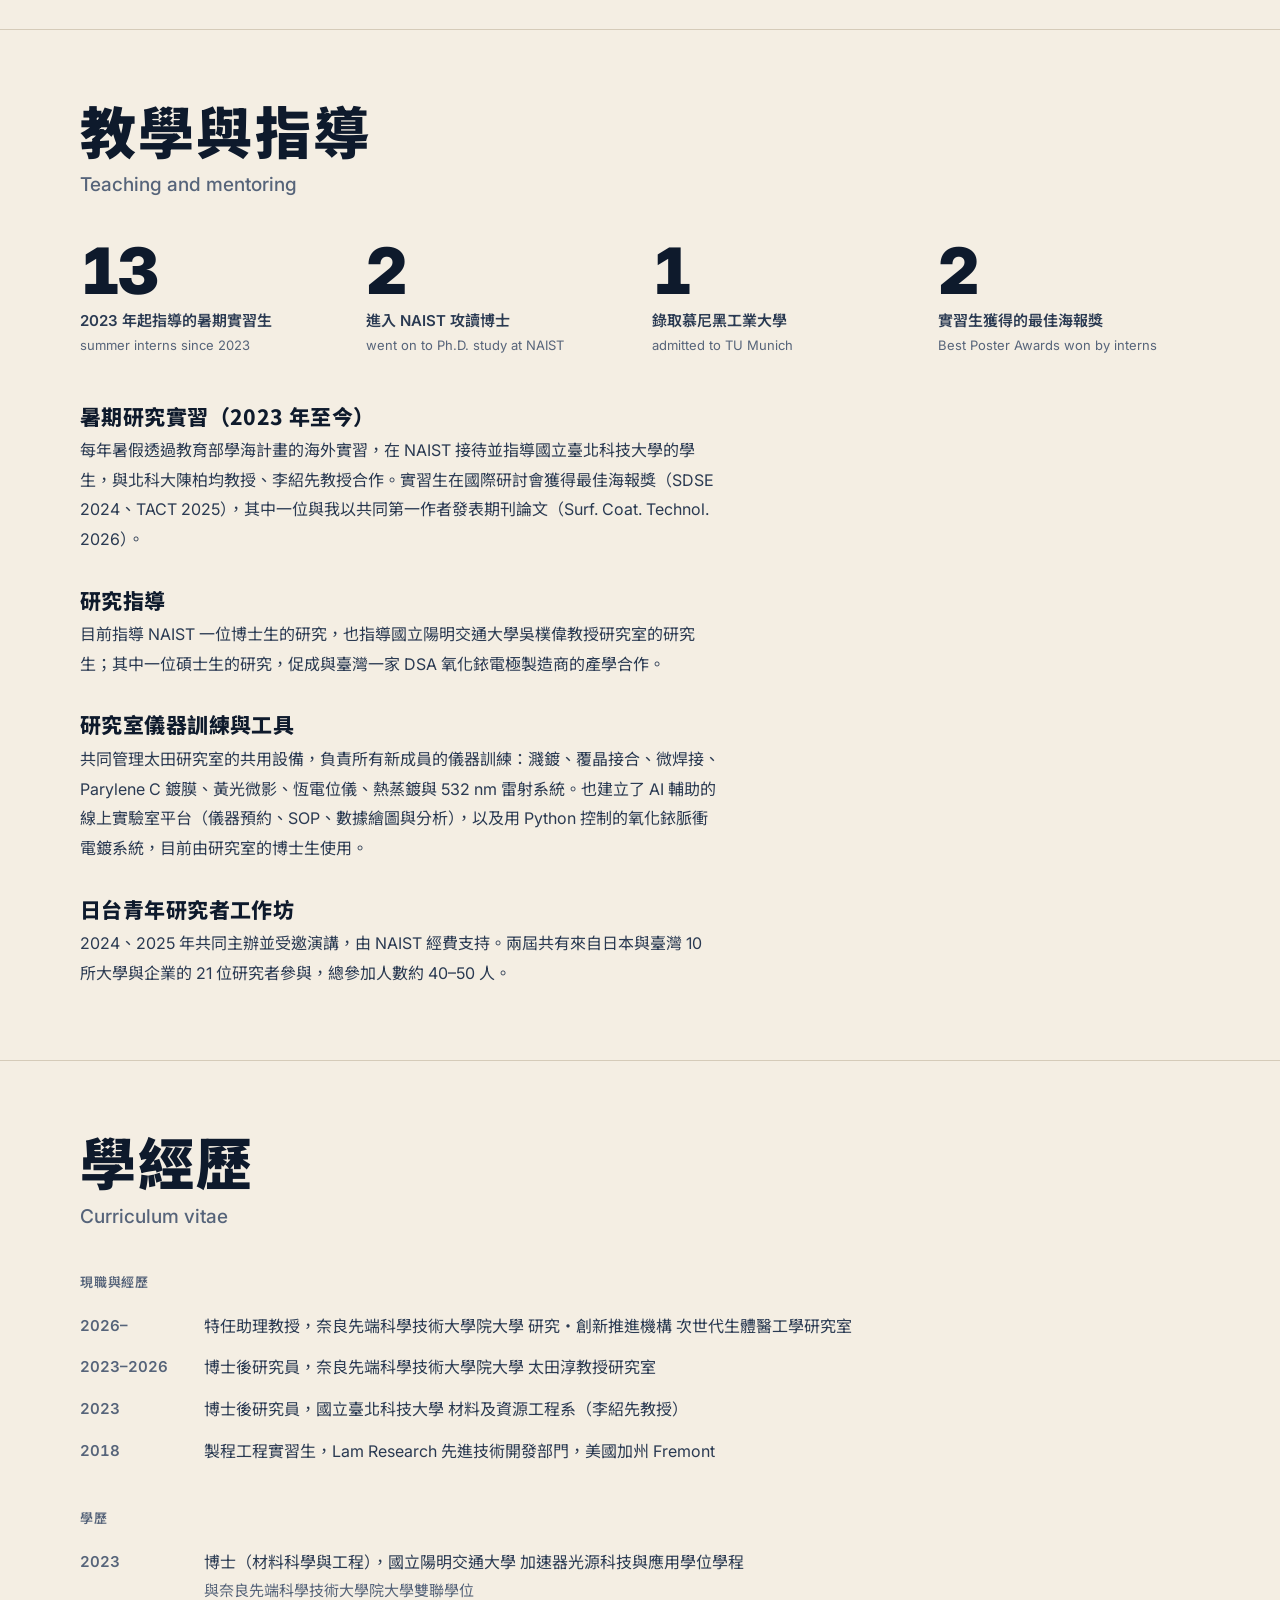
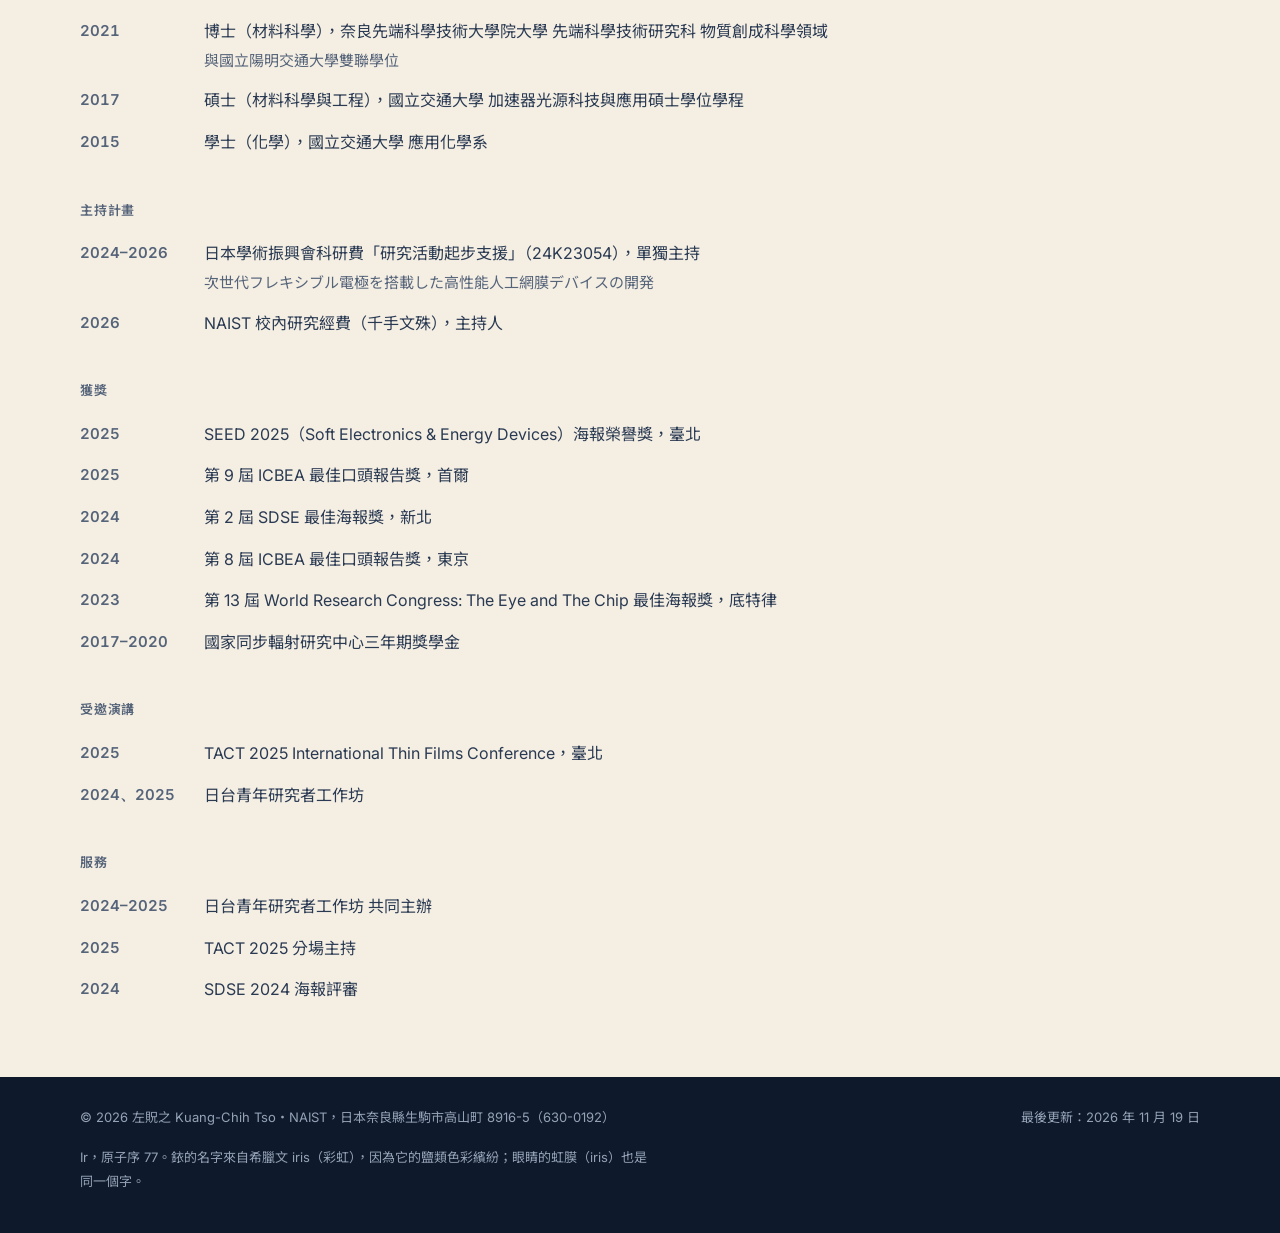
==== commit ff37b9f5: "Use full university names; remove advisor names - The dual-degree notes and the bio name both univer" ====
--- a/zh/index.html
+++ b/zh/index.html
@@ -91,7 +91,7 @@
           <span class="sub-1">設計晶片與生物體之間的電化學介面。</span>
           <span class="sub-2" lang="en">Designing the electrochemical interface between chips and living systems.</span>
         </p>
-        <p class="bio">我研究植入式生醫電子使用的氧化銥（IrO<sub>x</sub>）電極。目前在 NAIST 太田淳教授研究室主導人工視覺研究，把氧化銥電極做進由 CMOS 晶片驅動的視網膜刺激裝置。工作範圍從電極化學與同步輻射 X 光光譜，到裝置整合，再到事後把銥回收。透過雙聯學位，取得 NAIST（2021）與國立陽明交通大學（2023）兩個博士學位。</p>
+        <p class="bio">我研究植入式生醫電子使用的氧化銥（IrO<sub>x</sub>）電極。目前在 NAIST 太田淳教授研究室主導人工視覺研究，把氧化銥電極做進由 CMOS 晶片驅動的視網膜刺激裝置。工作範圍從電極化學與同步輻射 X 光光譜，到裝置整合，再到事後把銥回收。透過雙聯學位，取得奈良先端科學技術大學院大學（2021）與國立陽明交通大學（2023）兩個博士學位。</p>
         <p class="contact">
           <a class="cta" data-mail-user="tso.kuang_chih" data-mail-domain="ms.naist.jp" data-mail-keep href="#top"><svg viewBox="0 0 24 24" aria-hidden="true"><rect x="3" y="5" width="18" height="14" rx="2"/><path d="m3.5 6.5 8.5 6.5 8.5-6.5"/></svg>來信聯絡</a>
           <span class="addr" data-mail-user="tso.kuang_chih" data-mail-domain="ms.naist.jp">tso.kuang_chih [at] ms.naist.jp</span>
@@ -380,10 +380,10 @@
       <div class="cv-group">
         <h3 class="sub">學歷</h3>
         <dl class="rows">
-          <div class="row"><dt>2023</dt><dd>博士（材料科學與工程），國立陽明交通大學 加速器光源科技與應用學位學程<small>與 NAIST 雙聯學位；指導教授：吳樸偉教授、李志甫博士（國家同步輻射研究中心）</small></dd></div>
-          <div class="row"><dt>2021</dt><dd>博士（材料科學），奈良先端科學技術大學院大學 先端科學技術研究科 物質創成科學領域<small>與國立陽明交通大學雙聯學位；指導教授：太田淳教授</small></dd></div>
-          <div class="row"><dt>2017</dt><dd>碩士（材料科學與工程），國立交通大學 加速器光源科技與應用碩士學位學程<small>指導教授：吳樸偉教授、李志甫博士（國家同步輻射研究中心）</small></dd></div>
-          <div class="row"><dt>2015</dt><dd>學士（化學），國立交通大學 應用化學系<small>指導教授：陳月枝教授</small></dd></div>
+          <div class="row"><dt>2023</dt><dd>博士（材料科學與工程），國立陽明交通大學 加速器光源科技與應用學位學程<small>與奈良先端科學技術大學院大學雙聯學位</small></dd></div>
+          <div class="row"><dt>2021</dt><dd>博士（材料科學），奈良先端科學技術大學院大學 先端科學技術研究科 物質創成科學領域<small>與國立陽明交通大學雙聯學位</small></dd></div>
+          <div class="row"><dt>2017</dt><dd>碩士（材料科學與工程），國立交通大學 加速器光源科技與應用碩士學位學程</dd></div>
+          <div class="row"><dt>2015</dt><dd>學士（化學），國立交通大學 應用化學系</dd></div>
         </dl>
       </div>
       <div class="cv-group">
@@ -426,7 +426,7 @@
 <footer class="site-foot stage">
   <div class="wrap">
     <span>© 2026 左貺之 Kuang-Chih Tso・NAIST，日本奈良縣生駒市高山町 8916-5（630-0192）</span>
-    <span>最後更新：2026 年 11 月 18 日</span>
+    <span>最後更新：2026 年 11 月 19 日</span>
     <p class="colophon">Ir，原子序 77。銥的名字來自希臘文 iris（彩虹），因為它的鹽類色彩繽紛；眼睛的虹膜（iris）也是同一個字。</p>
   </div>
 </footer>
